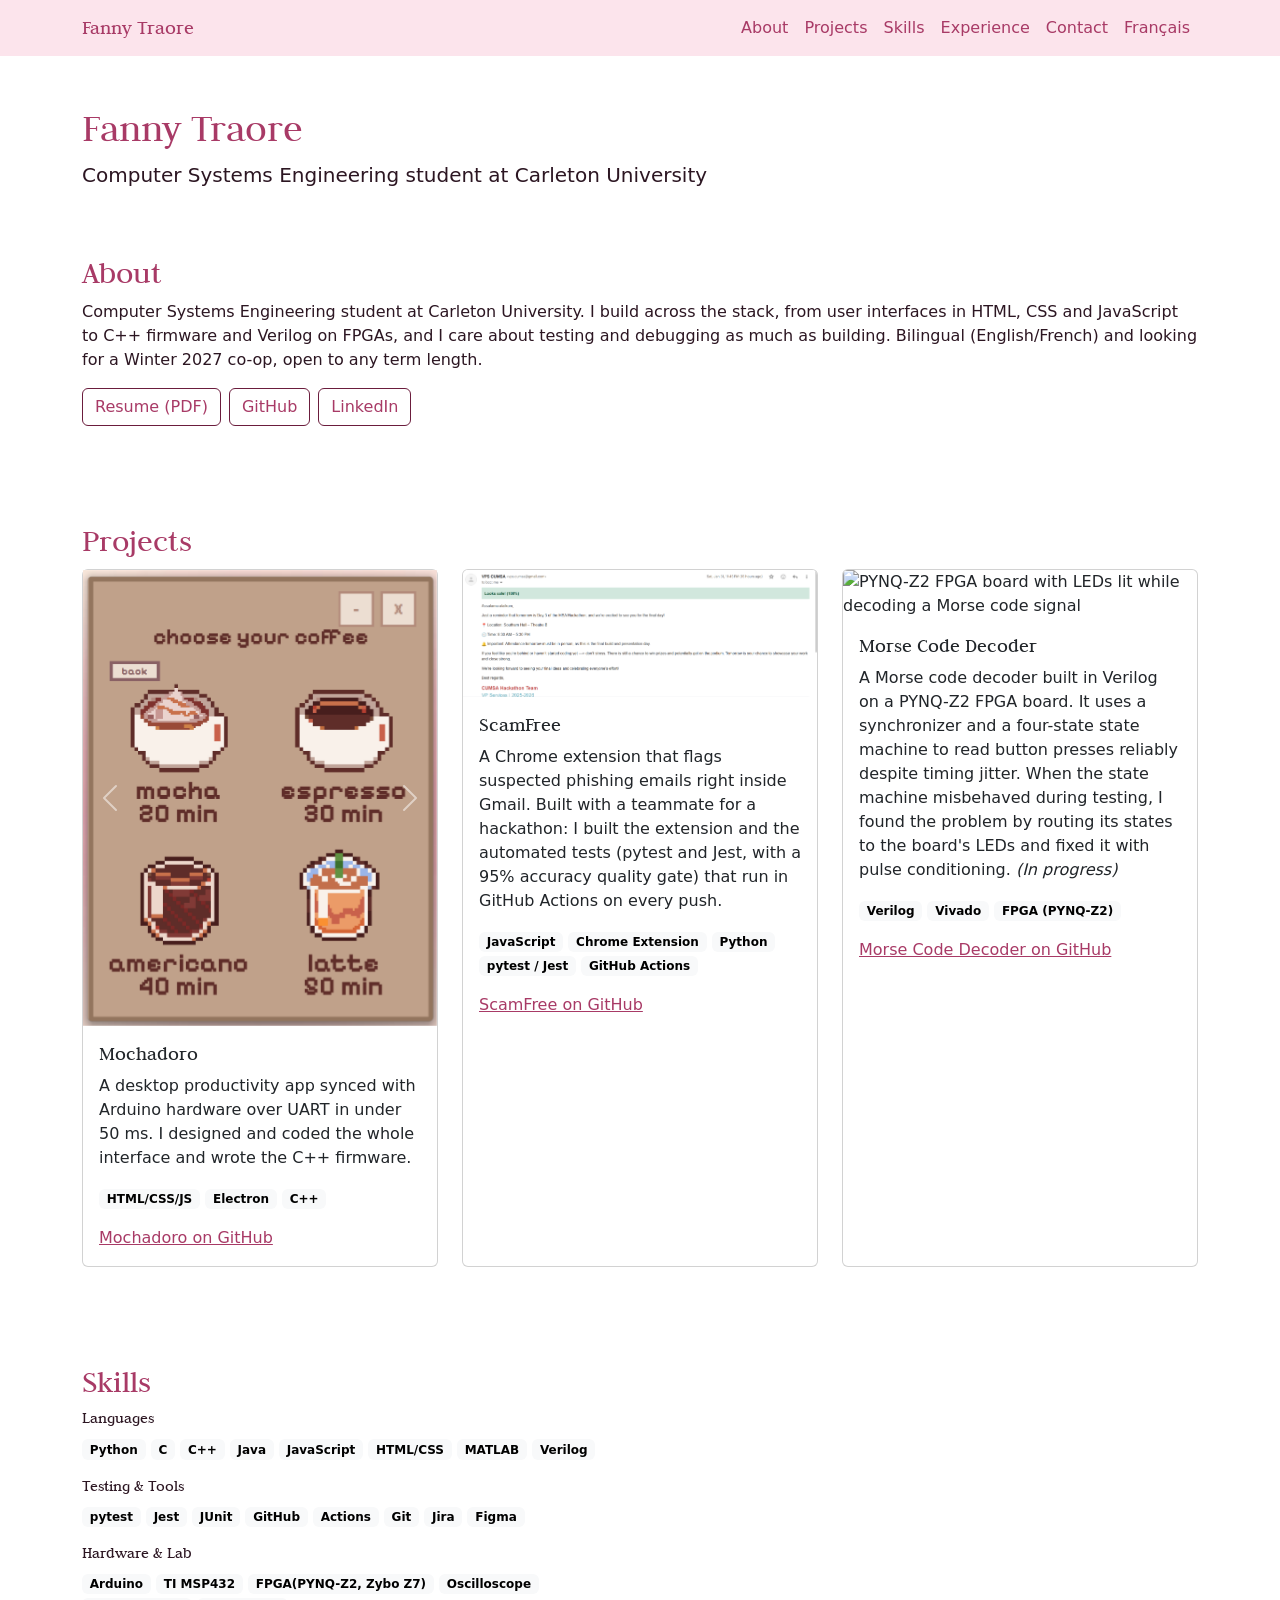
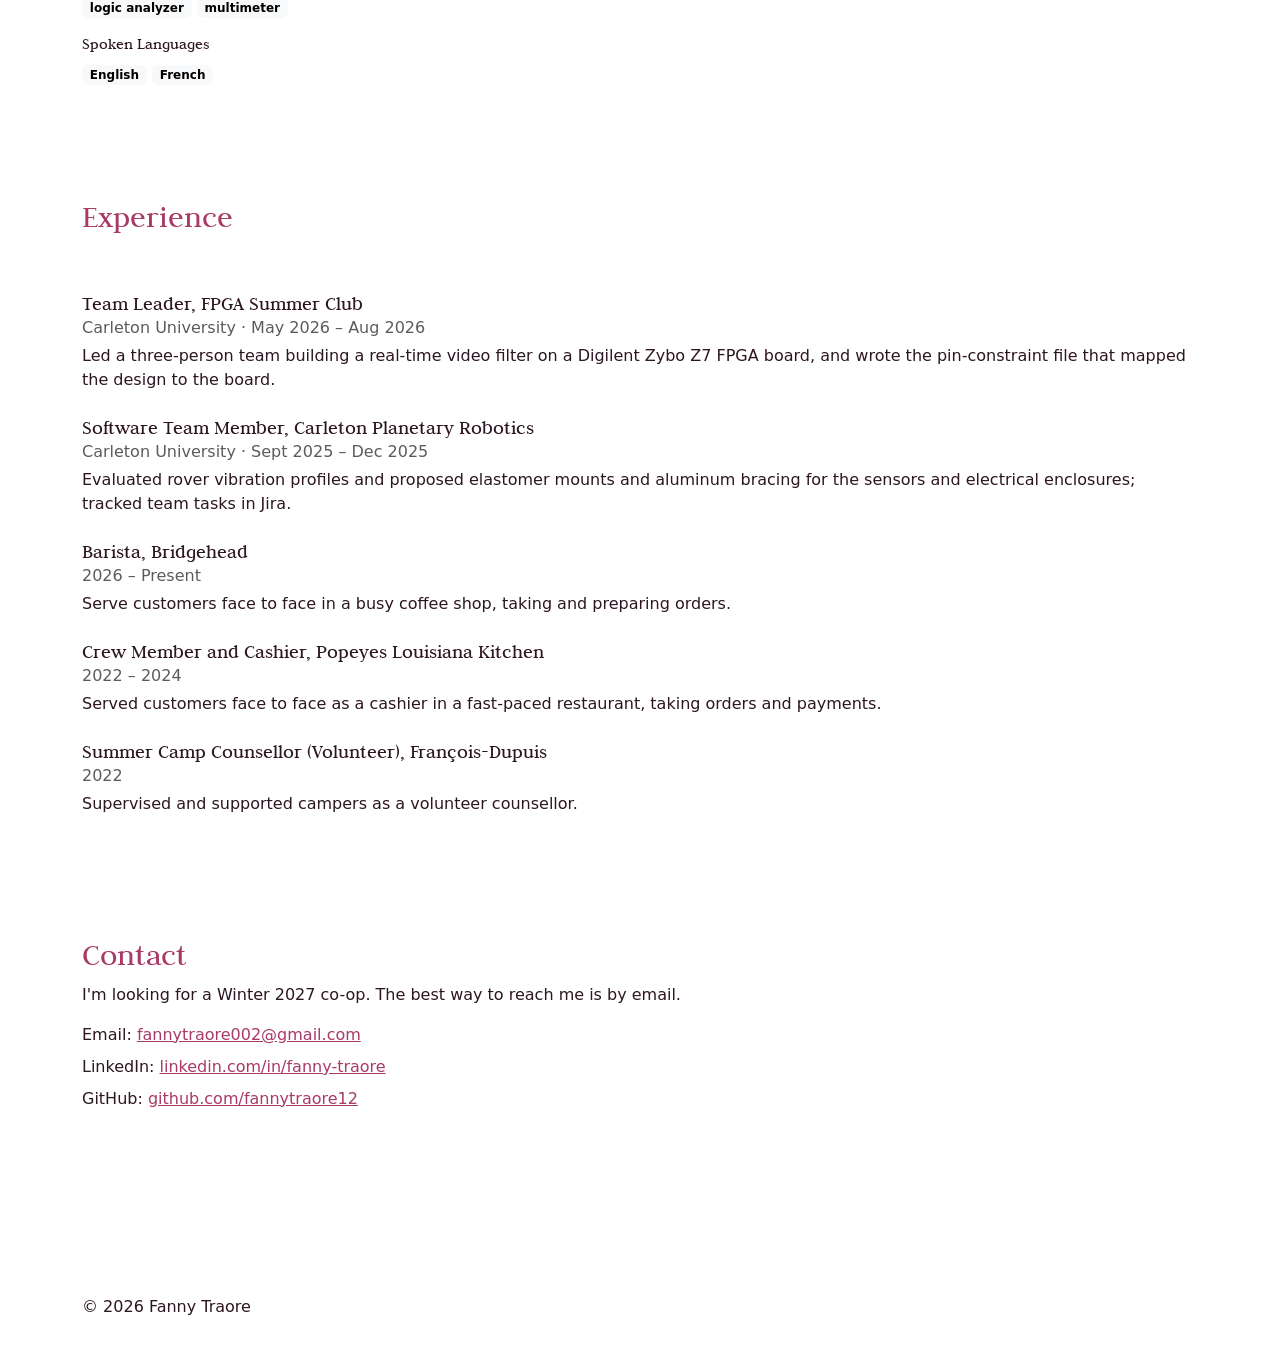
==== index.html @ cd3574b6 "fixed contrast" ====
<!DOCTYPE html>
<html lang="en">
<head>
    <meta charset="UTF-8">
    <meta name="viewport" content="width=device-width, initial-scale=1">
    <meta name="description" content="Portfolio of Fanny Traore, Computer Systems Engineering student at Carleton University.">
    <title>Fanny Traore | Computer Systems Engineering Portfolio</title>
    <link rel="preconnect" href="https://fonts.googleapis.com">
    <link rel="preconnect" href="https://fonts.gstatic.com" crossorigin>
    <link href="https://fonts.googleapis.com/css2?family=Judson:wght@400;700&display=swap" rel="stylesheet">
    <link href="https://cdn.jsdelivr.net/npm/bootstrap@5.3.3/dist/css/bootstrap.min.css" rel="stylesheet">
    <link href="style.css" rel="stylesheet">
</head>
<body>
    <a href="#main" class="visually-hidden-focusable">Skip to content</a>

    <header>
        <nav class="navbar navbar-expand-md" aria-label="Main navigation">
            <div class="container">
                <a class="navbar-brand" href="#">Fanny Traore</a>
                <button class="navbar-toggler" type="button" data-bs-toggle="collapse"
                        data-bs-target="#navLinks" aria-controls="navLinks"
                        aria-expanded="false" aria-label="Toggle navigation">
                    <span class="navbar-toggler-icon"></span>
                </button>
                <div class="collapse navbar-collapse" id="navLinks">
                    <ul class="navbar-nav ms-auto">
                        <li class="nav-item"><a class="nav-link" href="#about">About</a></li>
                        <li class="nav-item"><a class="nav-link" href="#projects">Projects</a></li>
                        <li class="nav-item"><a class="nav-link" href="#skills">Skills</a></li>
                        <li class="nav-item"><a class="nav-link" href="#experience">Experience</a></li>
                        <li class="nav-item"><a class="nav-link" href="#contact">Contact</a></li>
                        <li class="nav-item"><a class="nav-link" href="fr.html" lang="fr" hreflang="fr">Français</a></li>
                    </ul>
                </div>
            </div>
        </nav>
    </header>

    <main id="main" class="container py-5">
        <h1>Fanny Traore</h1>
        <p class="lead">Computer Systems Engineering student at Carleton University</p>

        <section id="about" class="py-5">
            <h2>About</h2>
            <p>Computer Systems Engineering student at Carleton University. I build across the stack, from user interfaces in HTML, CSS and JavaScript to C++ firmware and Verilog on FPGAs, and I care about testing and debugging as much as building. Bilingual (English/French) and looking for a Winter 2027 co-op, open to any term length.</p>
            <div class="d-flex gap-2 mt-3">
                <a href="Fanny_Traore_Resume_General.pdf" class="btn btn-outline-primary">Resume (PDF)</a>
                <a href="https://github.com/fannytraore12" class="btn btn-outline-primary">GitHub</a>
                <a href="https://linkedin.com/in/fanny-traore" class="btn btn-outline-primary">LinkedIn</a>
            </div>
        </section>

        <section id="projects" class="py-5">
            <h2>Projects</h2>
            <div class="row g-4">
                <div class="col-md-4">
                    <article class="card h-100">
                        <div id="mochadoroCarousel" class="carousel slide">
                            <div class="carousel-inner">
                                <div class="carousel-item active">
                                    <img src="images/mochadoro_1.png" class="d-block w-100" alt="Mochadoro timer screen showing session controls">
                                </div>
                                <div class="carousel-item">
                                    <img src="images/mochadoro_2.png" class="d-block w-100" alt="Arduino board with RGB LEDs and 7-segment display wired for Mochadoro">
                                </div>
                            </div>
                            <button class="carousel-control-prev" type="button" data-bs-target="#mochadoroCarousel" data-bs-slide="prev" data-bs-theme ="dark">
                                <span class="carousel-control-prev-icon" aria-hidden="true"></span>
                                <span class="visually-hidden">Previous image</span>
                            </button>
                            <button class="carousel-control-next" type="button" data-bs-target="#mochadoroCarousel" data-bs-slide="next" data-bs-theme ="dark">
                                <span class="carousel-control-next-icon" aria-hidden="true"></span>
                                <span class="visually-hidden">Next image</span>
                            </button>
                        </div>
                        <div class="card-body">
                            <h3 class="card-title h5">Mochadoro</h3>
                            <p class="card-text">A desktop productivity app synced with Arduino hardware over UART in under 50 ms. I designed and coded the whole interface and wrote the C++ firmware.</p>
                            <p>
                                <span class="badge text-bg-light">HTML/CSS/JS</span>
                                <span class="badge text-bg-light">Electron</span>
                                <span class="badge text-bg-light">C++</span>
                            </p>
                            <a href="https://github.com/fannytraore12/mochadoro" class="card-link">Mochadoro on GitHub</a>
                        </div>
                    </article>
                </div>

                <div class="col-md-4">
                    <article class="card h-100">
                        <img src="images/scamfree.png" class="card-img-top"
                             alt="ScamFree phishing alert shown inside a Gmail inbox">
                        <div class="card-body">
                            <h3 class="card-title h5">ScamFree</h3>
                            <p class="card-text">A Chrome extension that flags suspected phishing emails right inside Gmail. Built with a teammate for a hackathon: I built the extension and the automated tests (pytest and Jest, with a 95% accuracy quality gate) that run in GitHub Actions on every push.</p>
                            <p>
                                <span class="badge text-bg-light">JavaScript</span>
                                <span class="badge text-bg-light">Chrome Extension</span>
                                <span class="badge text-bg-light">Python</span>
                                <span class="badge text-bg-light">pytest / Jest</span>
                                <span class="badge text-bg-light">GitHub Actions</span>
                            </p>
                            <a href="https://github.com/fannytraore12/ScamFree" class="card-link">ScamFree on GitHub</a>
                        </div>
                    </article>
                </div>

                <div class="col-md-4">
                    <article class="card h-100">
                        <img src="images/morsecode.png" class="card-img-top"
                             alt="PYNQ-Z2 FPGA board with LEDs lit while decoding a Morse code signal">
                        <div class="card-body">
                            <h3 class="card-title h5">Morse Code Decoder</h3>
                            <p class="card-text">A Morse code decoder built in Verilog on a PYNQ-Z2 FPGA board. It uses a synchronizer and a four-state state machine to read button presses reliably despite timing jitter. When the state machine misbehaved during testing, I found the problem by routing its states to the board's LEDs and fixed it with pulse conditioning. <em>(In progress)</em></p>
                            <p>
                                <span class="badge text-bg-light">Verilog</span>
                                <span class="badge text-bg-light">Vivado</span>
                                <span class="badge text-bg-light">FPGA (PYNQ-Z2)</span>
                            </p>
                            <a href="https://github.com/fannytraore12/MorseCode_decoder" class="card-link">Morse Code Decoder on GitHub</a>
                        </div>
                    </article>
                </div>

            </div>
        </section>

        <section id="skills" class="py-5">
            <h2>Skills</h2>
            <div class="row g-4">
                <div class="col-md-6">
                    <h3 class="h6">Languages</h3>
                    <p>
                        <span class="badge text-bg-light">Python</span>
                        <span class="badge text-bg-light">C</span>
                        <span class="badge text-bg-light">C++</span>
                        <span class="badge text-bg-light">Java</span>
                        <span class="badge text-bg-light">JavaScript</span>
                        <span class="badge text-bg-light">HTML/CSS</span>
                        <span class="badge text-bg-light">MATLAB</span>
                        <span class="badge text-bg-light">Verilog</span>
                    </p>
                </div>
            </div>
             <div class="row g-4">
                <div class="col-md-6">
                    <h3 class="h6">Testing & Tools</h3>
                    <p>
                        <span class="badge text-bg-light">pytest</span>
                        <span class="badge text-bg-light">Jest</span>
                        <span class="badge text-bg-light">JUnit</span>
                        <span class="badge text-bg-light">GitHub</span>
                        <span class="badge text-bg-light">Actions</span>
                        <span class="badge text-bg-light">Git</span>
                        <span class="badge text-bg-light">Jira</span>
                        <span class="badge text-bg-light">Figma</span>
                    </p>
                </div>
            </div>
             <div class="row g-4">
                <div class="col-md-6">
                    <h3 class="h6">Hardware & Lab</h3>
                    <p>
                        <span class="badge text-bg-light">Arduino</span>
                        <span class="badge text-bg-light">TI MSP432</span>
                        <span class="badge text-bg-light">FPGA(PYNQ-Z2, Zybo Z7)</span>
                        <span class="badge text-bg-light">Oscilloscope</span>
                        <span class="badge text-bg-light">logic analyzer</span>
                        <span class="badge text-bg-light">multimeter</span>
                    </p>
                </div>
            </div>
             <div class="row g-4">
                <div class="col-md-6">
                    <h3 class="h6">Spoken Languages</h3>
                    <p>
                        <span class="badge text-bg-light">English</span>
                        <span class="badge text-bg-light">French</span>
                    </p>
                </div>
            </div>
        </section>
        <section id="experience" class="py-5">
            <h2>Experience</h2>
            <section id="experience" class="py-5">
            <ul class="list-unstyled">
                <li class="mb-4">
                    <h3 class="h5 mb-0">Team Leader, FPGA Summer Club</h3>
                    <p class="text-body-secondary mb-1">Carleton University · May 2026 – Aug 2026</p>
                    <p>Led a three-person team building a real-time video filter on a Digilent Zybo Z7 FPGA board, and wrote the pin-constraint file that mapped the design to the board.</p>
                </li>
                <li class="mb-4">
                    <h3 class="h5 mb-0">Software Team Member, Carleton Planetary Robotics</h3>
                    <p class="text-body-secondary mb-1">Carleton University · Sept 2025 – Dec 2025</p>
                    <p>Evaluated rover vibration profiles and proposed elastomer mounts and aluminum bracing for the sensors and electrical enclosures; tracked team tasks in Jira.</p>
                </li>
                <li class="mb-4">
                    <h3 class="h5 mb-0">Barista, Bridgehead</h3>
                    <p class="text-body-secondary mb-1">2026 – Present</p>
                    <p>Serve customers face to face in a busy coffee shop, taking and preparing orders.</p>
                </li>
                <li class="mb-4">
                    <h3 class="h5 mb-0">Crew Member and Cashier, Popeyes Louisiana Kitchen</h3>
                    <p class="text-body-secondary mb-1">2022 – 2024</p>
                    <p>Served customers face to face as a cashier in a fast-paced restaurant, taking orders and payments.</p>
                </li>
                <li class="mb-4">
                    <h3 class="h5 mb-0">Summer Camp Counsellor (Volunteer), François-Dupuis</h3>
                    <p class="text-body-secondary mb-1">2022</p>
                    <p>Supervised and supported campers as a volunteer counsellor.</p>
                </li>
            </ul>
        </section>
        <section id="contact" class="py-5">
            <h2>Contact</h2>
            <p>I'm looking for a Winter 2027 co-op. The best way to reach me is by email.</p>
            <ul class="list-unstyled">
                <li class="mb-2">Email: <a href="mailto:fannytraore002@gmail.com">fannytraore002@gmail.com</a></li>
                <li class="mb-2">LinkedIn: <a href="https://linkedin.com/in/fanny-traore">linkedin.com/in/fanny-traore</a></li>
                <li class="mb-2">GitHub: <a href="https://github.com/fannytraore12">github.com/fannytraore12</a></li>
            </ul>
    </section>
    </main>

    <footer class="container py-4">
        <p>&copy; 2026 Fanny Traore</p>
    </footer>

    <script src="https://cdn.jsdelivr.net/npm/bootstrap@5.3.3/dist/js/bootstrap.bundle.min.js"></script>
</body>
</html>
---- style.css ----
:root{
    --pink-accents:  #a83a66;
    --pink-dark: #6b1d3d;
    --pink-soft: #FCE4EC;
    --text: #2c1622;  
}

h1, h2, h3, .navbar-brand{
    font-family: "Judson", serif;
    color: var(--pink-accents);
}

.navbar{
    background-color: var(--pink-soft);
}
.navbar, .nav-link{
    color: var(--pink-accents);
}
.vavbar, nav-link:hover{
    color:var(--pink-dark);
}
a{
    color:var(--pink-accents);
}
a:hover{
    color:var(--pink-dark);
}

a:focus-visible{
    outline: 3px solid var(--pink-dark);
    outline-offset: 2px;
}

body{
    color: var(--text);
}

.btn-outline-primary{
    --bs-btn-color: var(--pink-accents);
    --bs-btn-border: var(--pink-accents);
    --bs-btn-hover-color: var(#fff);
    --bs-btn-hover-bg: var(--pink-dark);
    --bs-btn-border-color: var(--pink-dark);
    --bs-btn-focus-shadow-rgb: 168, 58, 102;
}
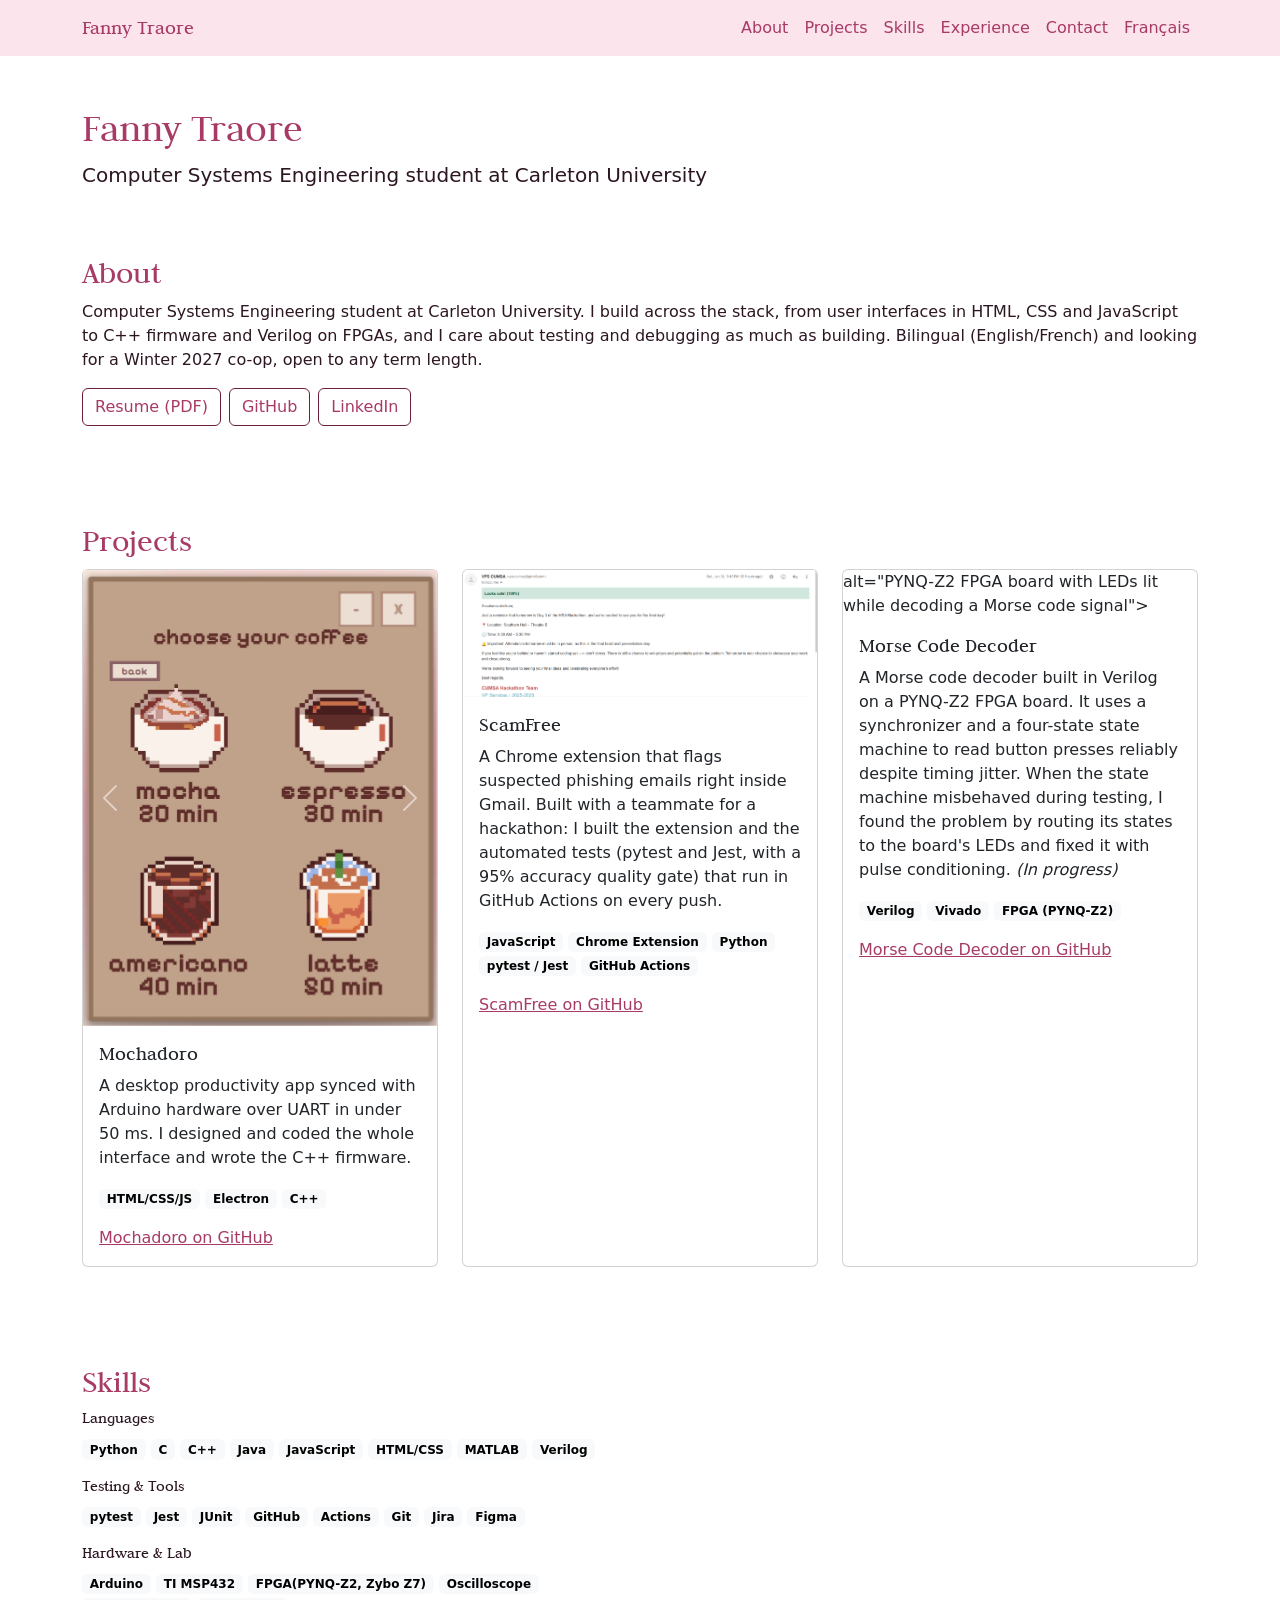
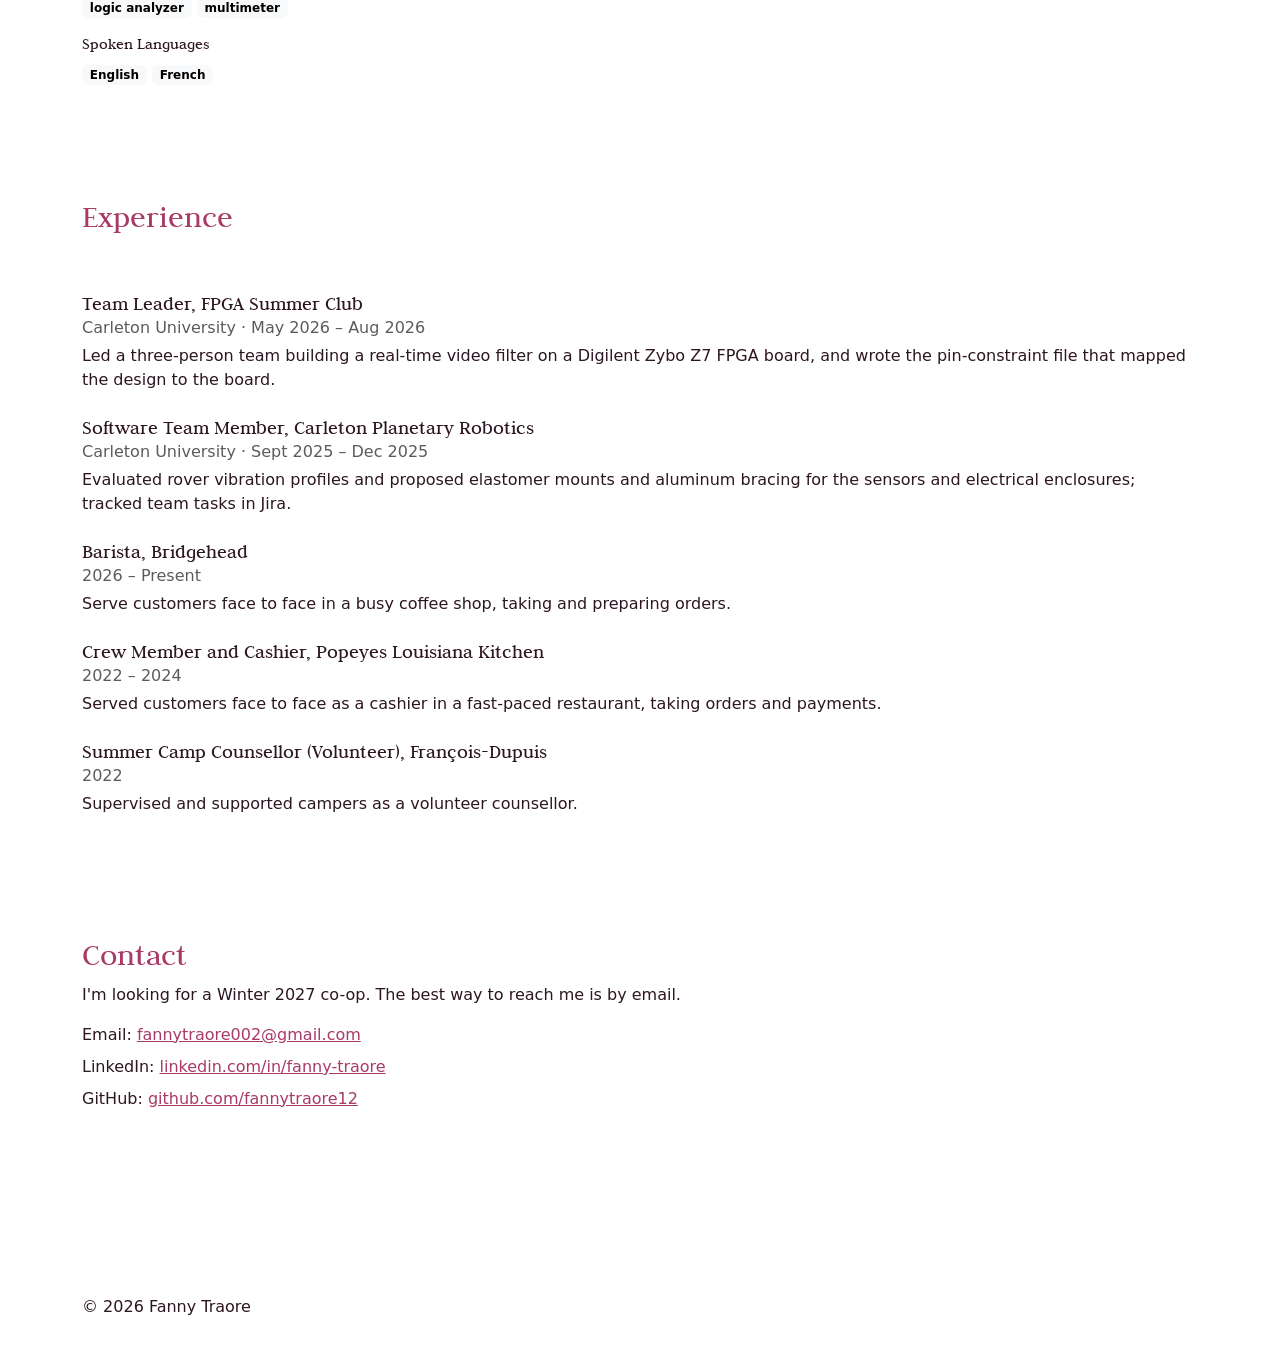
==== commit a1e51ef6: "#" ====
--- a/index.html
+++ b/index.html
@@ -10,6 +10,7 @@
     <link href="https://fonts.googleapis.com/css2?family=Judson:wght@400;700&display=swap" rel="stylesheet">
     <link href="https://cdn.jsdelivr.net/npm/bootstrap@5.3.3/dist/css/bootstrap.min.css" rel="stylesheet">
     <link href="style.css" rel="stylesheet">
+    <link rel="icon" href="data:image/svg+xml,<svg xmlns='http://www.w3.org/2000/svg' viewBox='0 0 100 100'><text y='.9em' font-size='90'>☕</text></svg>">
 </head>
 <body>
     <a href="#main" class="visually-hidden-focusable">Skip to content</a>
@@ -108,7 +109,7 @@
 
                 <div class="col-md-4">
                     <article class="card h-100">
-                        <img src="images/morsecode.png" class="card-img-top"
+                        <!--<img src="images/morsecode.png" class="card-img-top"!-->
                              alt="PYNQ-Z2 FPGA board with LEDs lit while decoding a Morse code signal">
                         <div class="card-body">
                             <h3 class="card-title h5">Morse Code Decoder</h3>
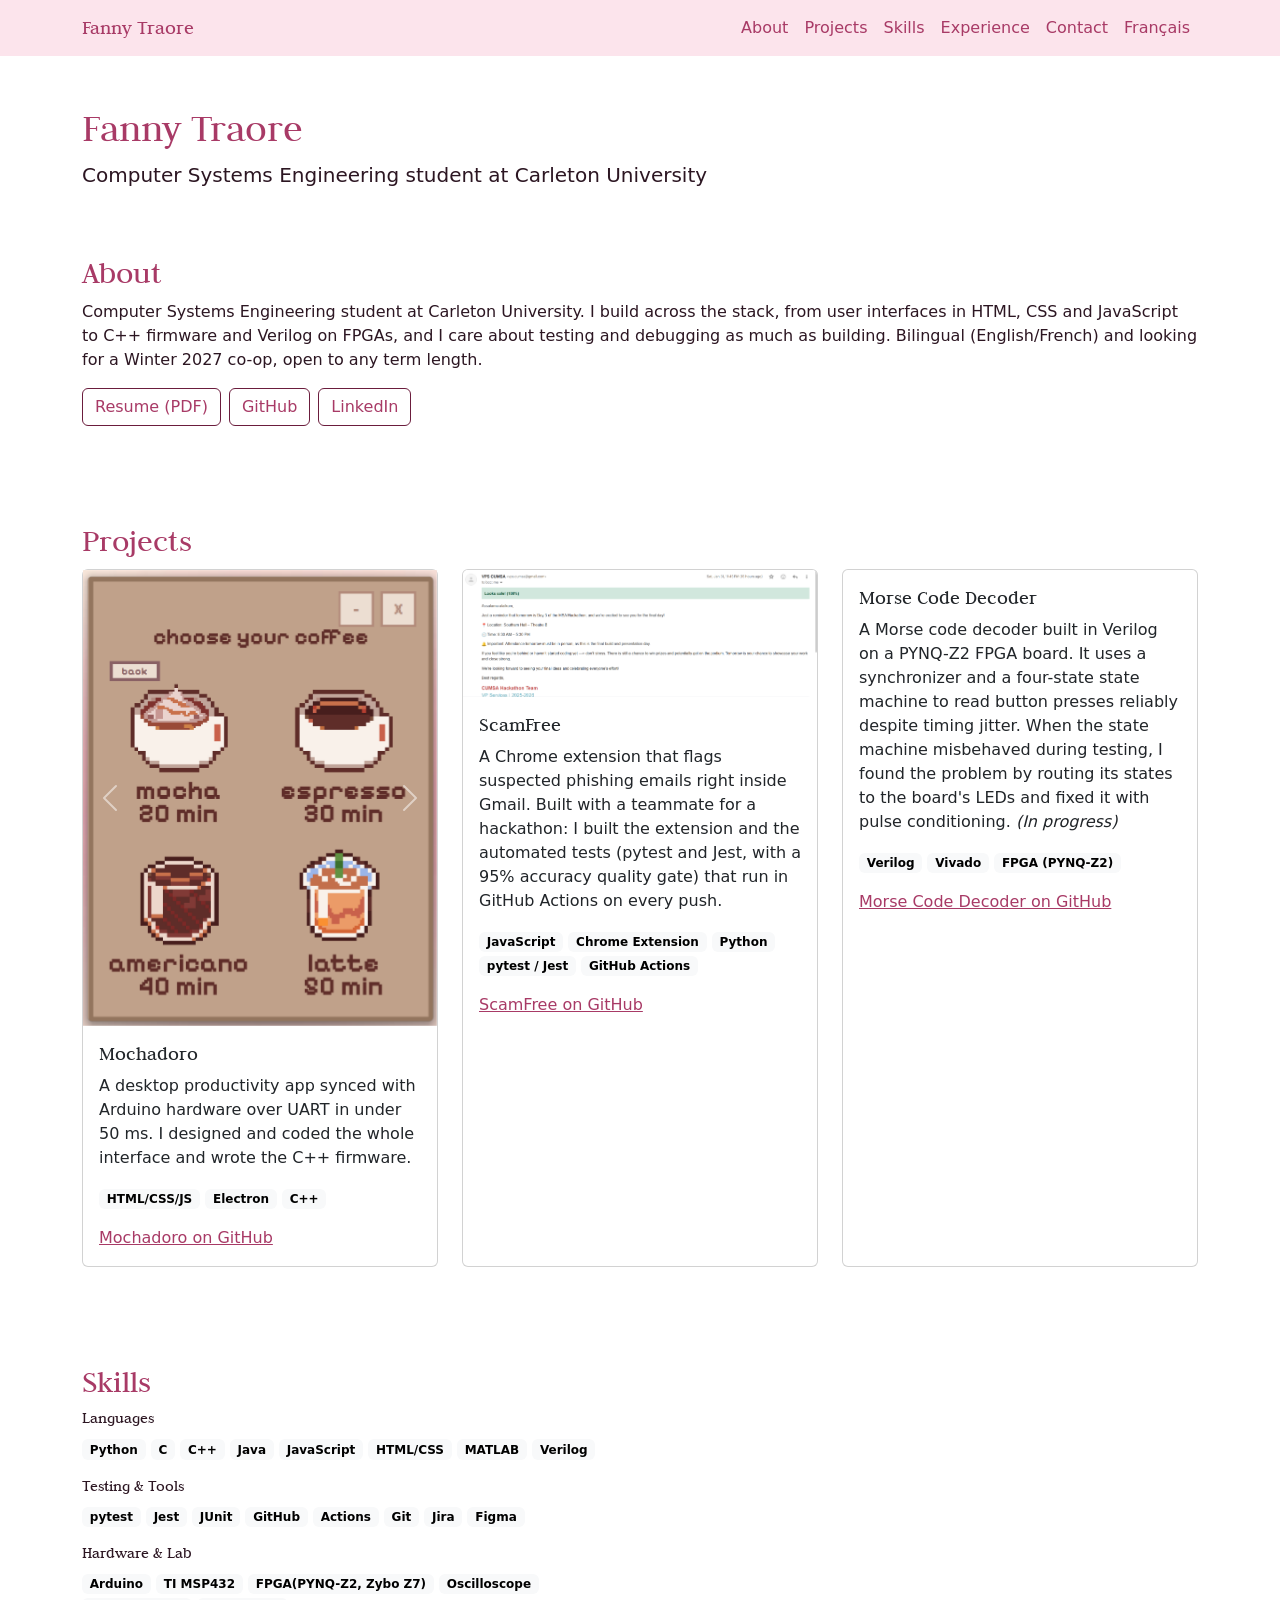
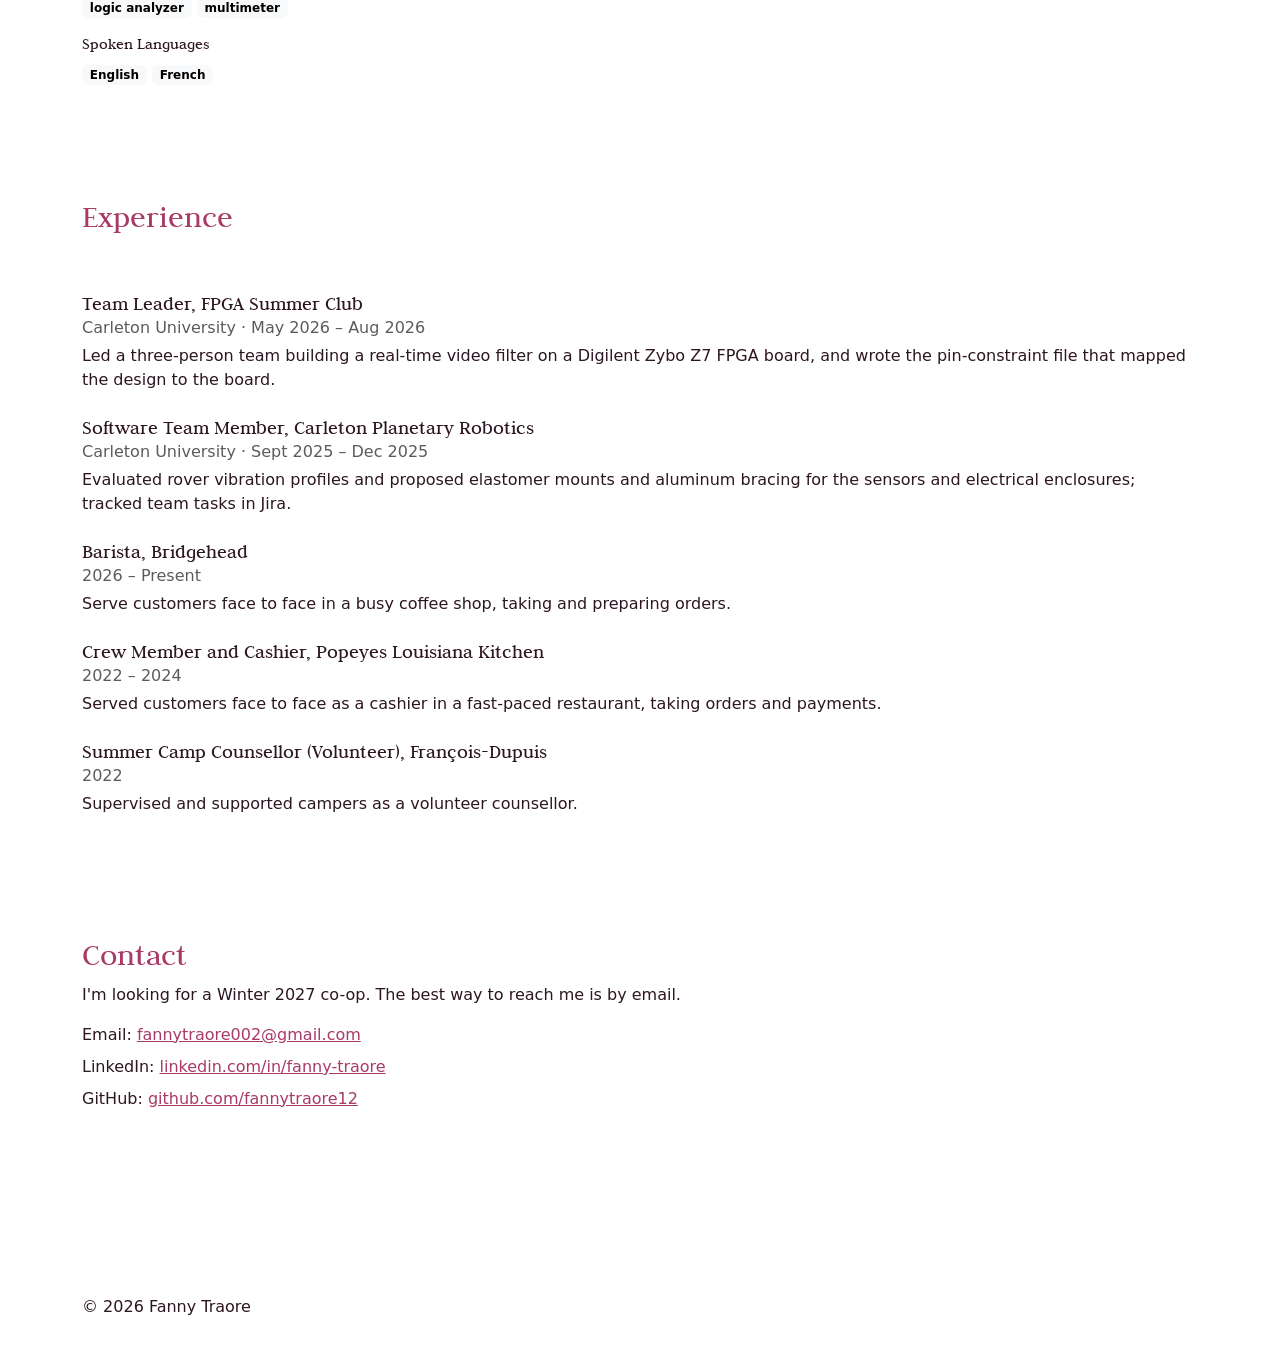
==== commit 56908280: "#" ====
--- a/index.html
+++ b/index.html
@@ -110,7 +110,6 @@
                 <div class="col-md-4">
                     <article class="card h-100">
                         <!--<img src="images/morsecode.png" class="card-img-top"!-->
-                             alt="PYNQ-Z2 FPGA board with LEDs lit while decoding a Morse code signal">
                         <div class="card-body">
                             <h3 class="card-title h5">Morse Code Decoder</h3>
                             <p class="card-text">A Morse code decoder built in Verilog on a PYNQ-Z2 FPGA board. It uses a synchronizer and a four-state state machine to read button presses reliably despite timing jitter. When the state machine misbehaved during testing, I found the problem by routing its states to the board's LEDs and fixed it with pulse conditioning. <em>(In progress)</em></p>
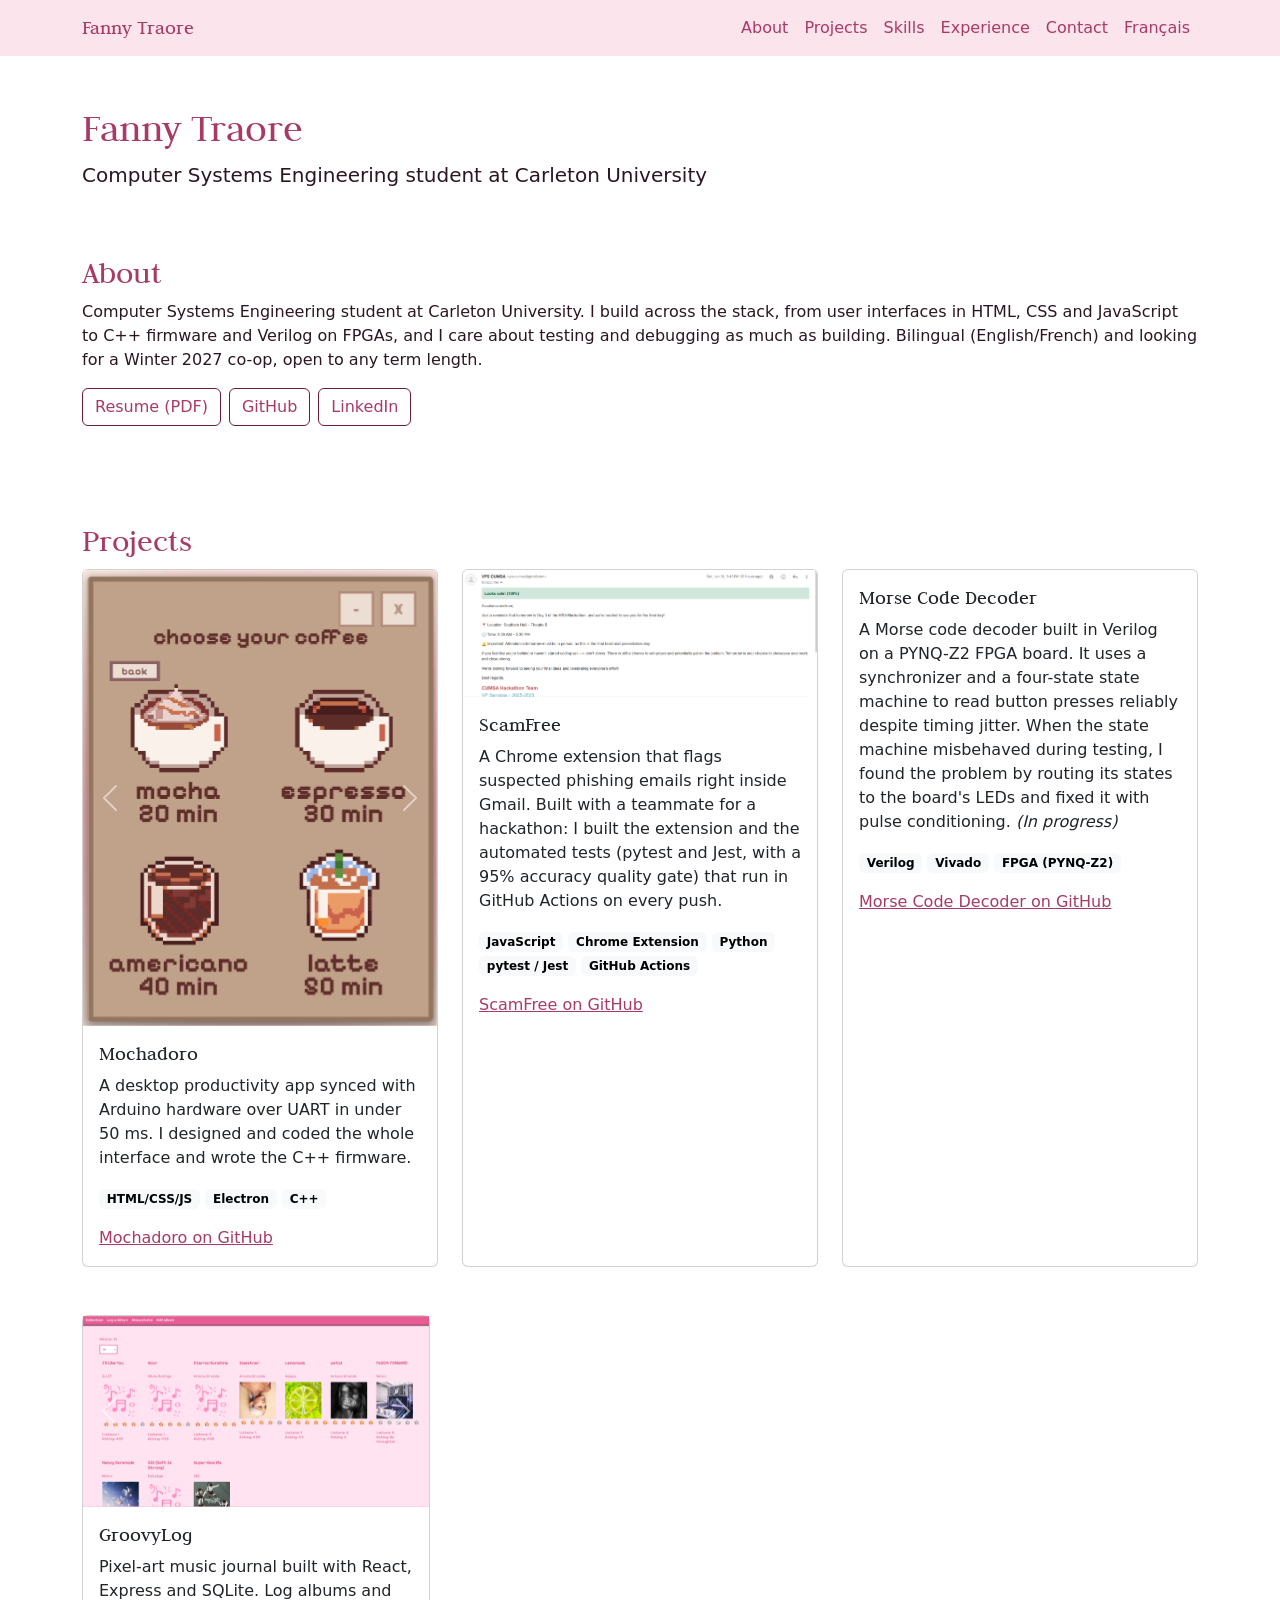
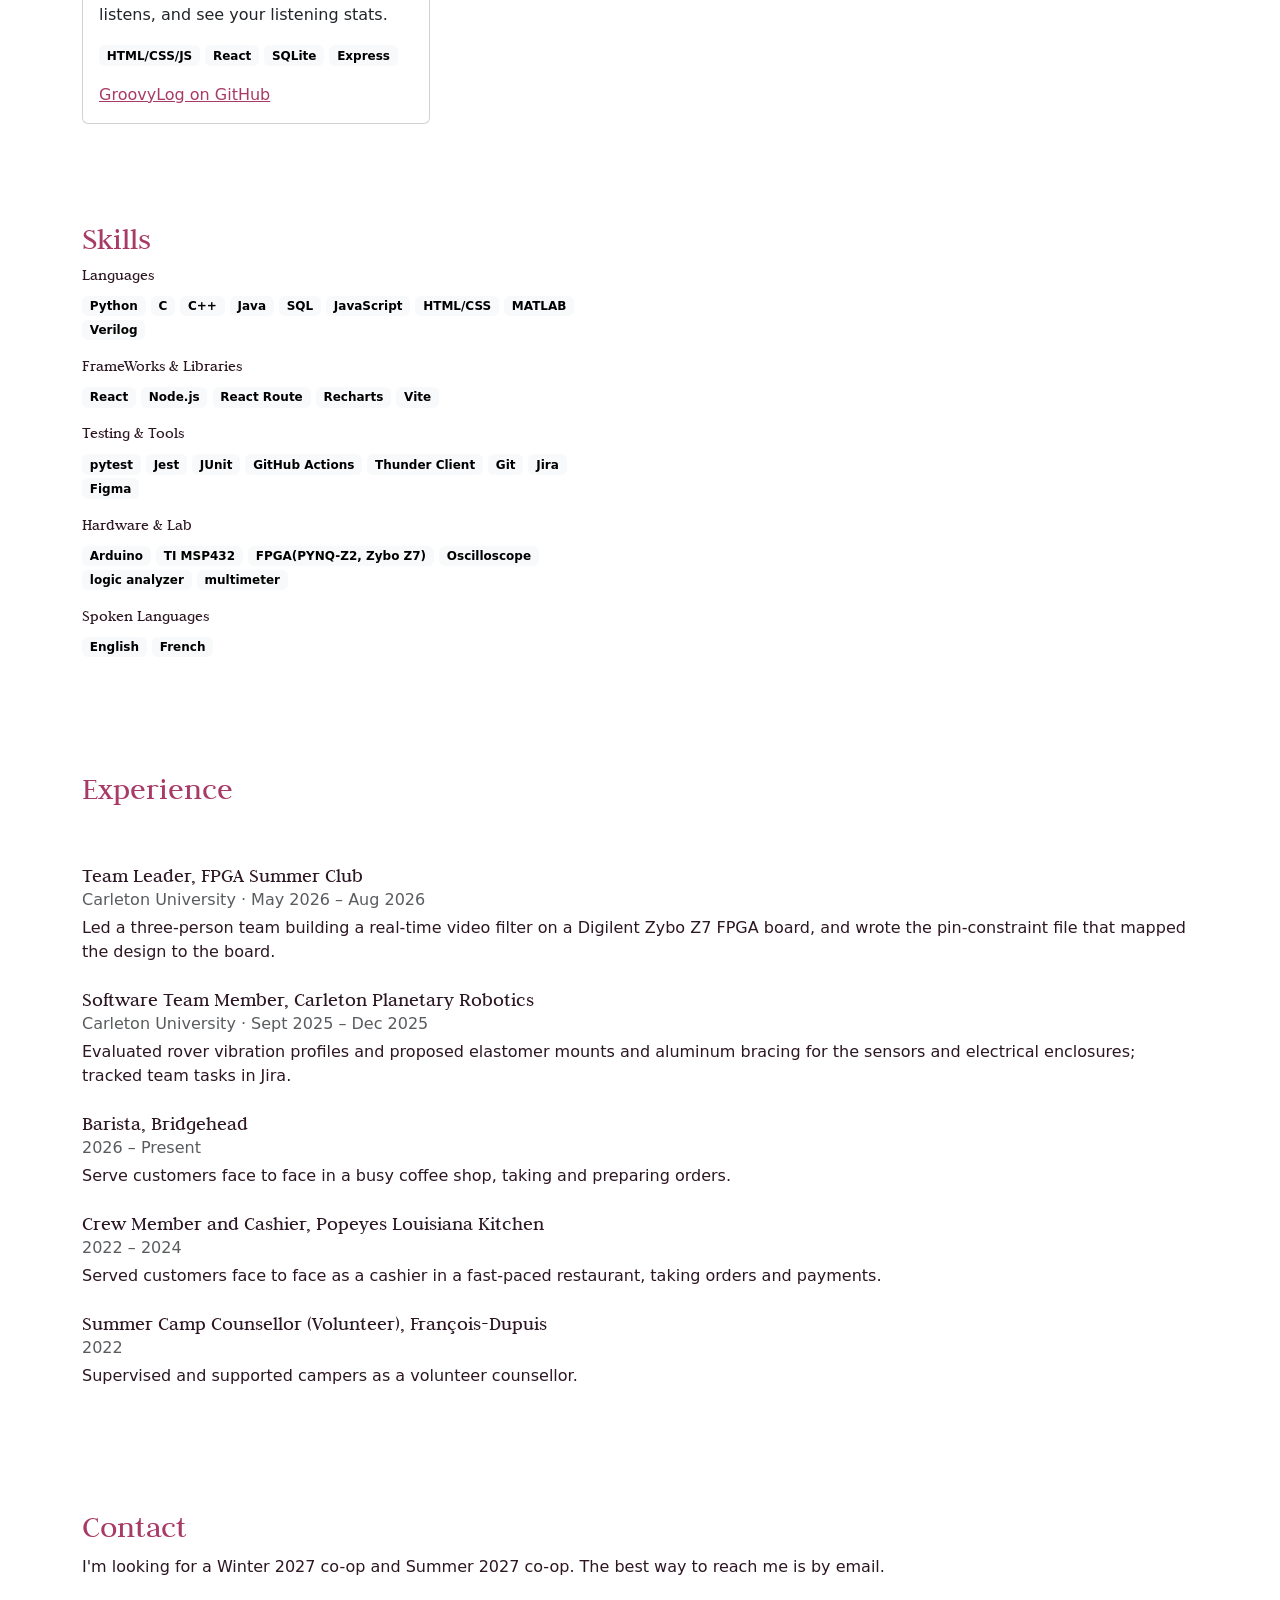
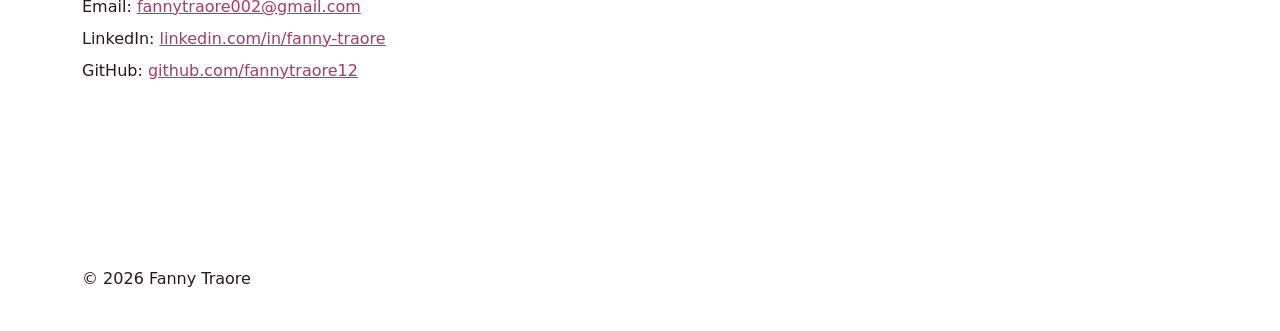
==== commit 2f67bdc9: "Added GroovyLog to portfolio, new languages, and new update gen resume for eng an french version" ====
--- a/index.html
+++ b/index.html
@@ -122,7 +122,46 @@
                         </div>
                     </article>
                 </div>
-
+                 <div class="row g-4">
+                <div class="col-md-4">
+                    <article class="card h-100">
+                        <div id="GroovyCarousel" class="carousel slide">
+                            <div class="carousel-inner">
+                                <div class="carousel-item active">
+                                    <img src="images/collection.png" class="d-block w-100" alt="Mochadoro timer screen showing session controls">
+                                </div>
+                                <div class="carousel-item">
+                                    <img src="images/add-album.png" class="d-block w-100" alt="Arduino board with RGB LEDs and 7-segment display wired for Mochadoro">
+                                </div>
+                                <div class="carousel-item">
+                                    <img src="images/log-listen.png" class="d-block w-100" alt="Arduino board with RGB LEDs and 7-segment display wired for Mochadoro">
+                                </div>
+                                <div class="carousel-item">
+                                    <img src="images/stats.png" class="d-block w-100" alt="Arduino board with RGB LEDs and 7-segment display wired for Mochadoro">
+                                </div>
+                            </div>
+                            <button class="carousel-control-prev" type="button" data-bs-target="#GroovyCarousel" data-bs-slide="prev" data-bs-theme ="dark">
+                                <span class="carousel-control-prev-icon" aria-hidden="true"></span>
+                                <span class="visually-hidden">Previous image</span>
+                            </button>
+                            <button class="carousel-control-next" type="button" data-bs-target="#GroovyCarousel" data-bs-slide="next" data-bs-theme ="dark">
+                                <span class="carousel-control-next-icon" aria-hidden="true"></span>
+                                <span class="visually-hidden">Next image</span>
+                            </button>
+                        </div>
+                        <div class="card-body">
+                            <h3 class="card-title h5">GroovyLog</h3>
+                            <p class="card-text">Pixel-art music journal built with React, Express and SQLite. Log albums and listens, and see your listening stats.</p>
+                            <p>
+                                <span class="badge text-bg-light">HTML/CSS/JS</span>
+                                <span class="badge text-bg-light">React</span>
+                                <span class="badge text-bg-light">SQLite</span>
+                                <span class="badge text-bg-light">Express</span>
+                            </p>
+                            <a href="https://github.com/fannytraore12/GroovyLog" class="card-link">GroovyLog on GitHub</a>
+                        </div>
+                    </article>
+                </div>
             </div>
         </section>
 
@@ -136,6 +175,7 @@
                         <span class="badge text-bg-light">C</span>
                         <span class="badge text-bg-light">C++</span>
                         <span class="badge text-bg-light">Java</span>
+                         <span class="badge text-bg-light">SQL</span>
                         <span class="badge text-bg-light">JavaScript</span>
                         <span class="badge text-bg-light">HTML/CSS</span>
                         <span class="badge text-bg-light">MATLAB</span>
@@ -143,6 +183,18 @@
                     </p>
                 </div>
             </div>
+            <div class="row g-4">
+                <div class="col-md-6">
+                    <h3 class="h6">FrameWorks & Libraries</h3>
+                    <p>
+                        <span class="badge text-bg-light">React</span>
+                        <span class="badge text-bg-light">Node.js</span>
+                        <span class="badge text-bg-light">React Route</span>
+                        <span class="badge text-bg-light">Recharts</span>
+                        <span class="badge text-bg-light">Vite</span>
+                    </p>
+                </div>
+            </div>
              <div class="row g-4">
                 <div class="col-md-6">
                     <h3 class="h6">Testing & Tools</h3>
@@ -150,8 +202,8 @@
                         <span class="badge text-bg-light">pytest</span>
                         <span class="badge text-bg-light">Jest</span>
                         <span class="badge text-bg-light">JUnit</span>
-                        <span class="badge text-bg-light">GitHub</span>
-                        <span class="badge text-bg-light">Actions</span>
+                        <span class="badge text-bg-light">GitHub Actions</span>
+                        <span class="badge text-bg-light">Thunder Client</span>
                         <span class="badge text-bg-light">Git</span>
                         <span class="badge text-bg-light">Jira</span>
                         <span class="badge text-bg-light">Figma</span>
@@ -214,7 +266,7 @@
         </section>
         <section id="contact" class="py-5">
             <h2>Contact</h2>
-            <p>I'm looking for a Winter 2027 co-op. The best way to reach me is by email.</p>
+            <p>I'm looking for a Winter 2027 co-op and Summer 2027 co-op. The best way to reach me is by email.</p>
             <ul class="list-unstyled">
                 <li class="mb-2">Email: <a href="mailto:fannytraore002@gmail.com">fannytraore002@gmail.com</a></li>
                 <li class="mb-2">LinkedIn: <a href="https://linkedin.com/in/fanny-traore">linkedin.com/in/fanny-traore</a></li>
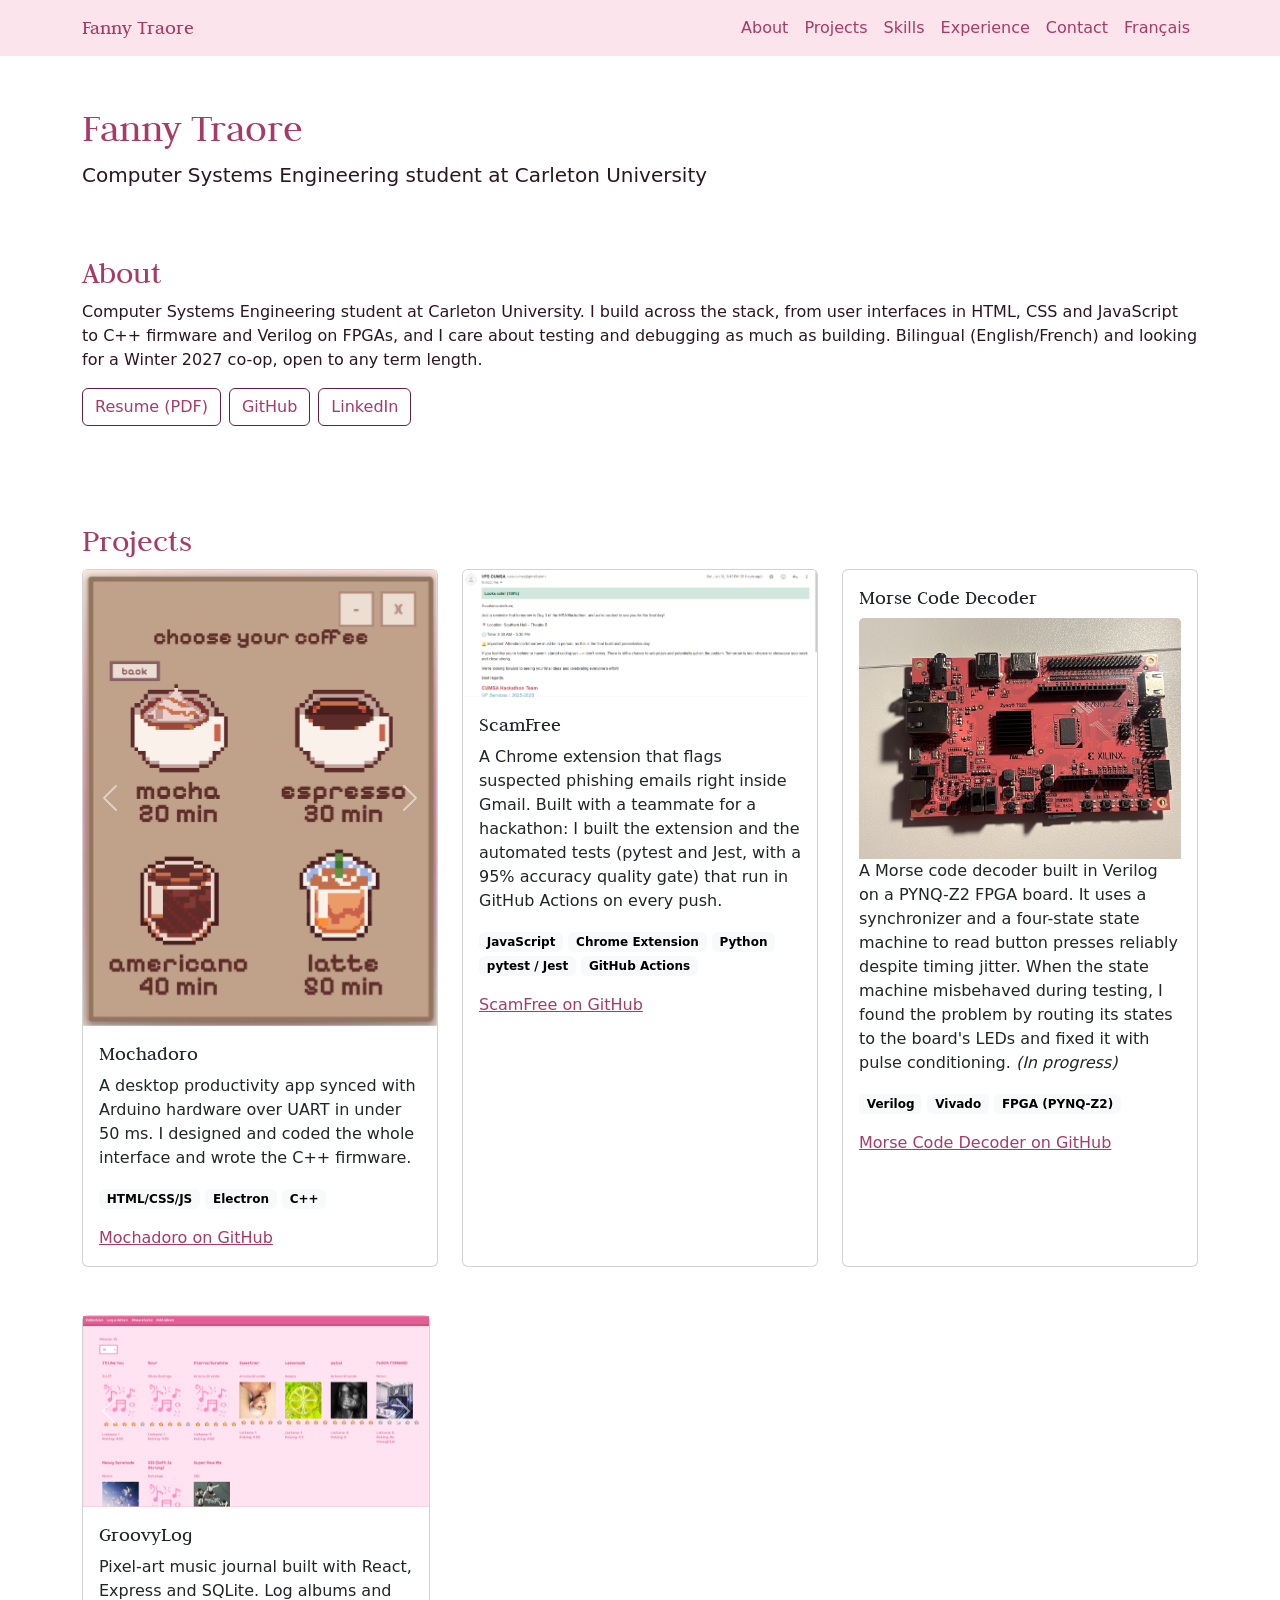
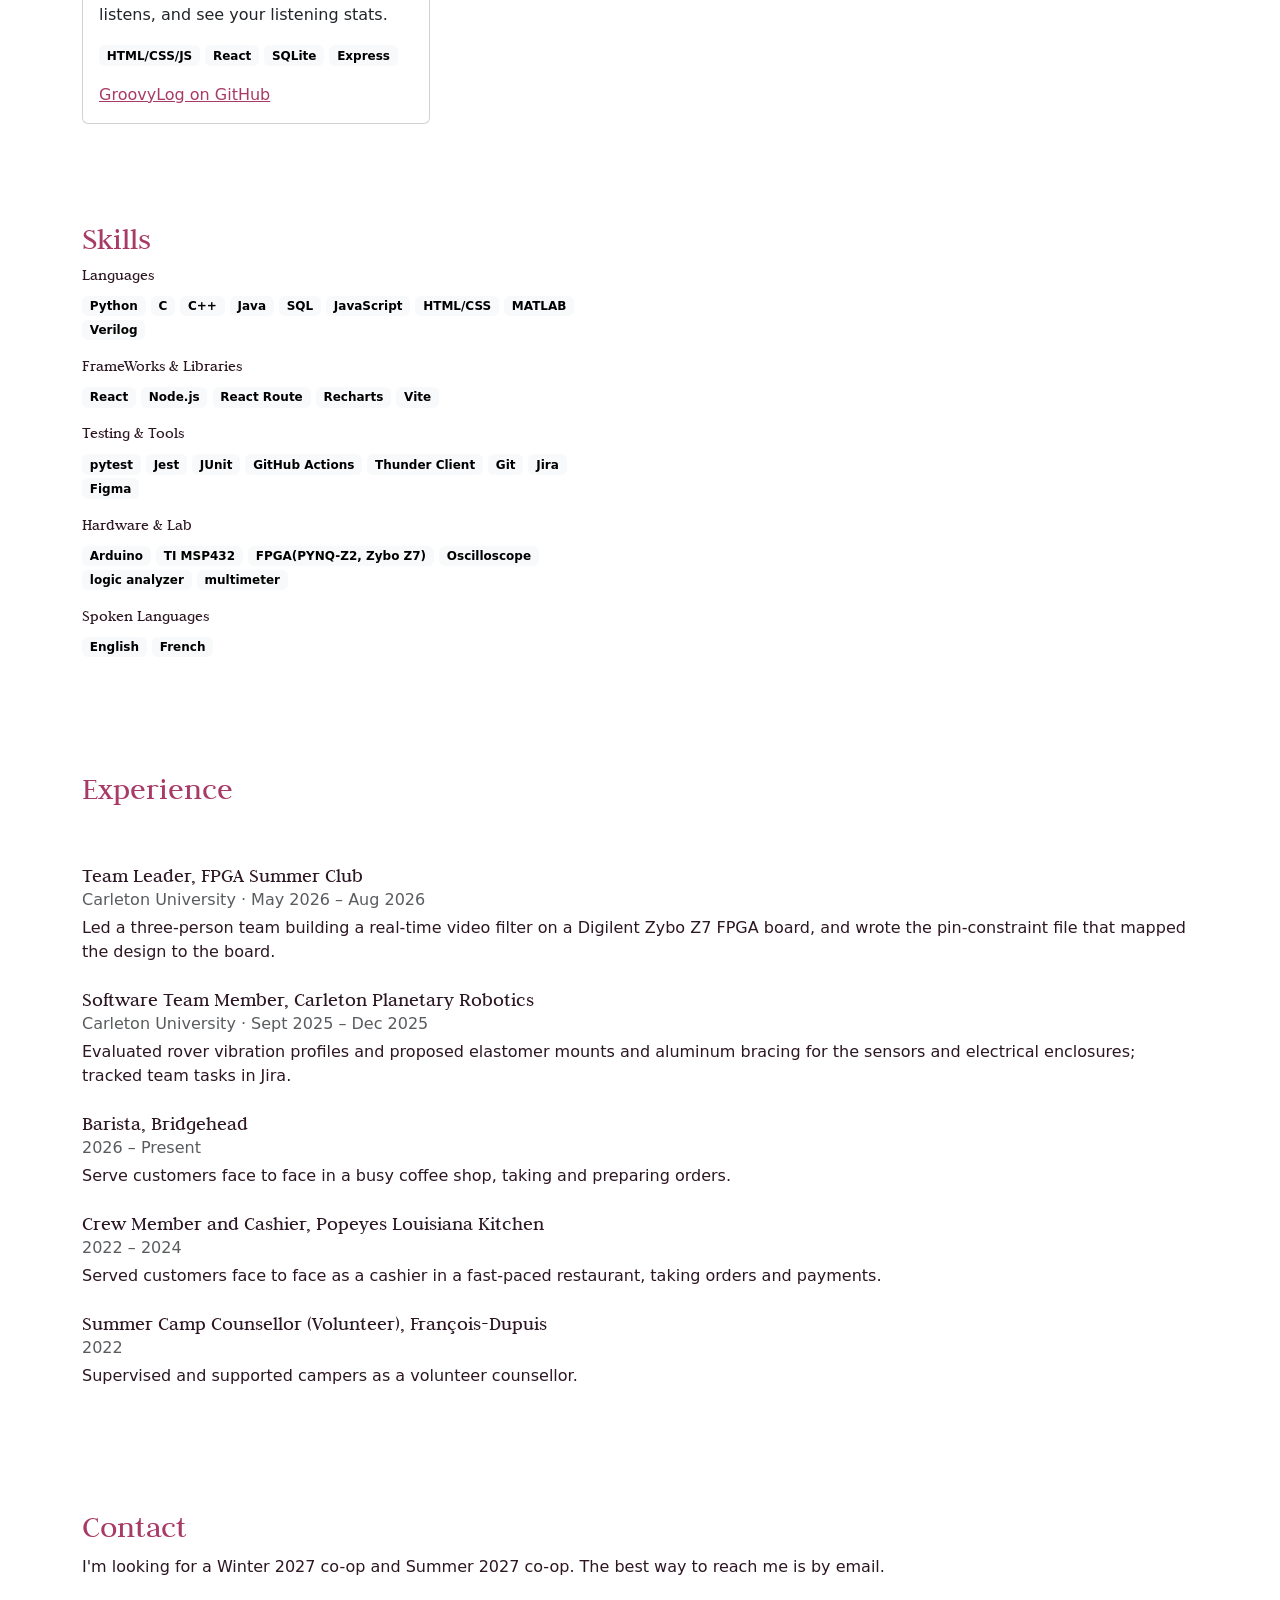
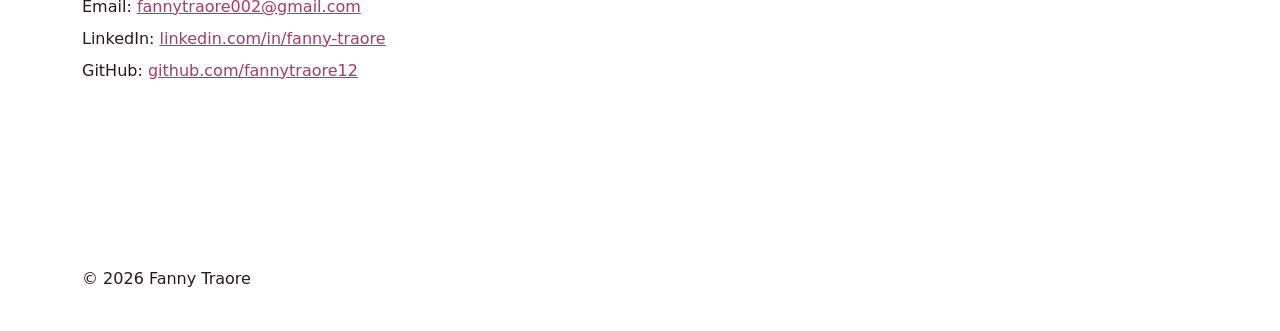
==== commit 15aad74c: "added fpga picture" ====
--- a/index.html
+++ b/index.html
@@ -112,6 +112,7 @@
                         <!--<img src="images/morsecode.png" class="card-img-top"!-->
                         <div class="card-body">
                             <h3 class="card-title h5">Morse Code Decoder</h3>
+                            <img src = "images/fpga.png" class = "card-img-top" alt = "Fpga boar picture">
                             <p class="card-text">A Morse code decoder built in Verilog on a PYNQ-Z2 FPGA board. It uses a synchronizer and a four-state state machine to read button presses reliably despite timing jitter. When the state machine misbehaved during testing, I found the problem by routing its states to the board's LEDs and fixed it with pulse conditioning. <em>(In progress)</em></p>
                             <p>
                                 <span class="badge text-bg-light">Verilog</span>
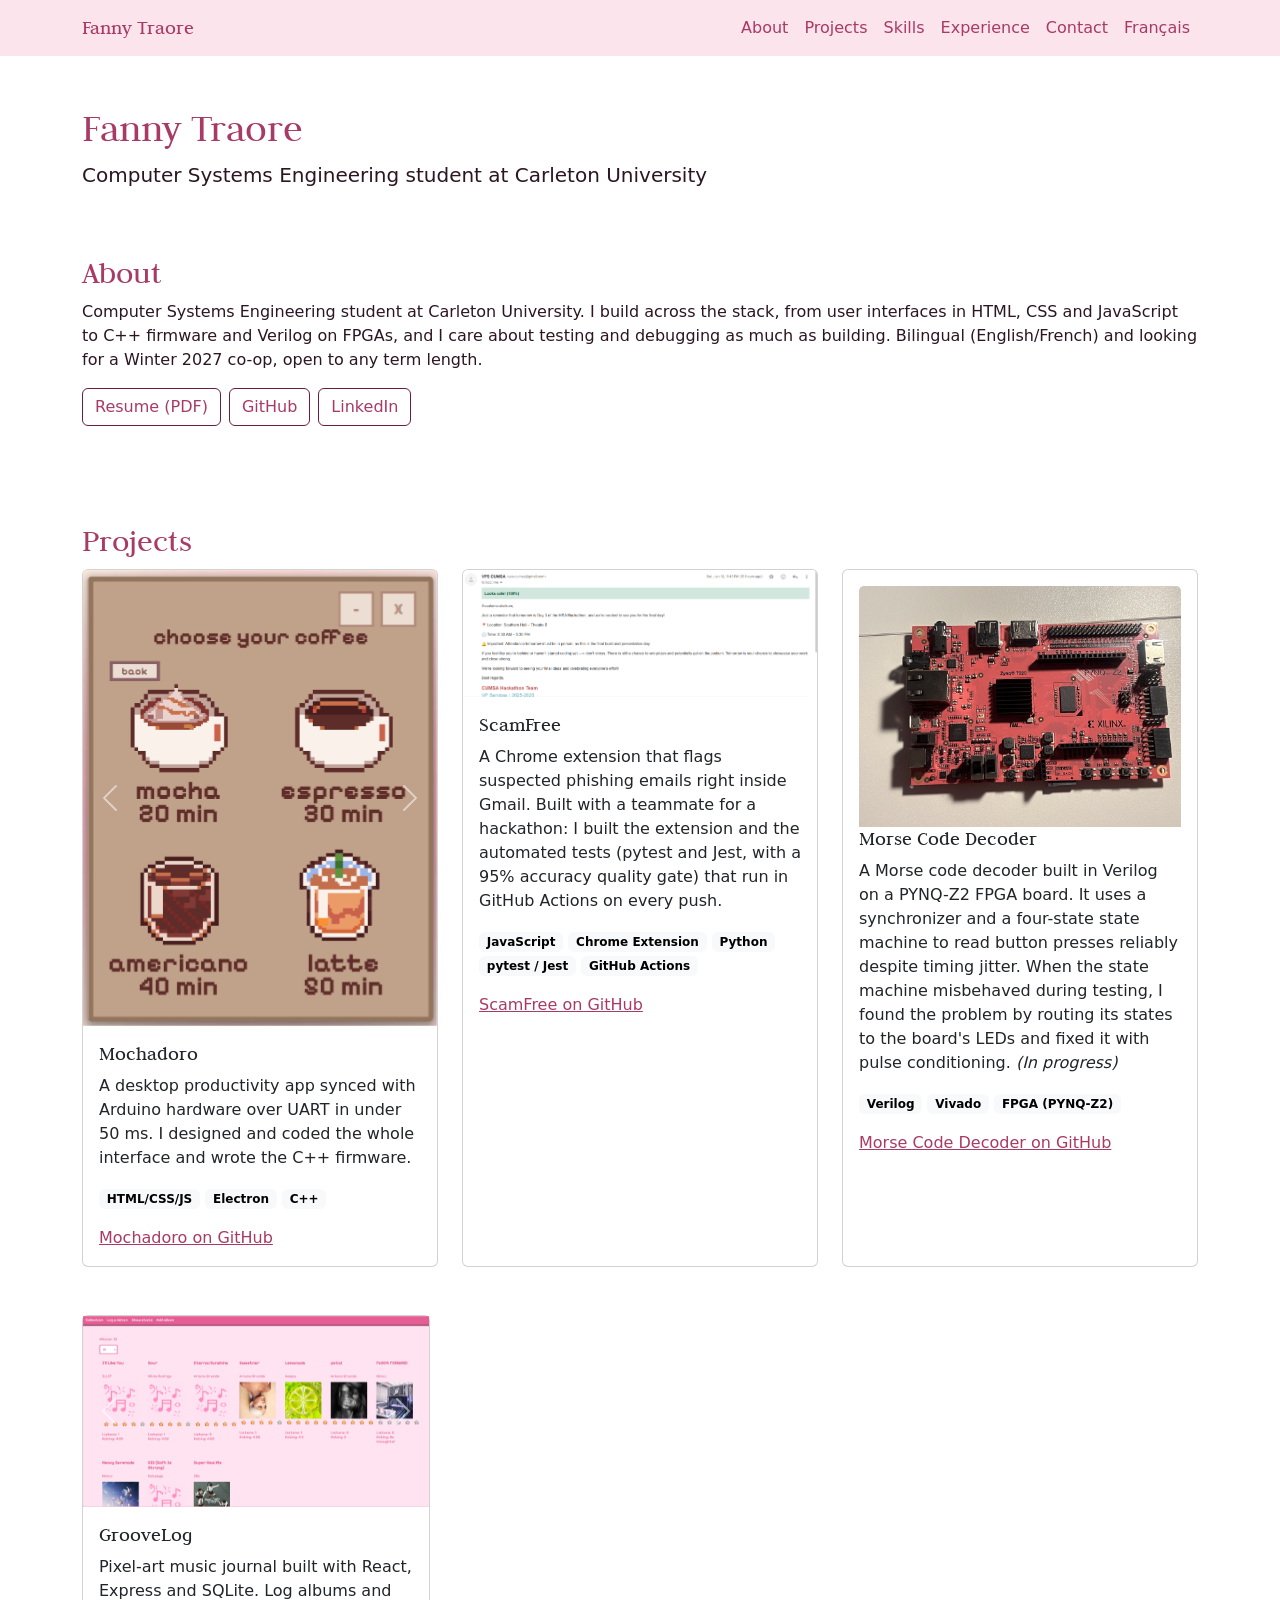
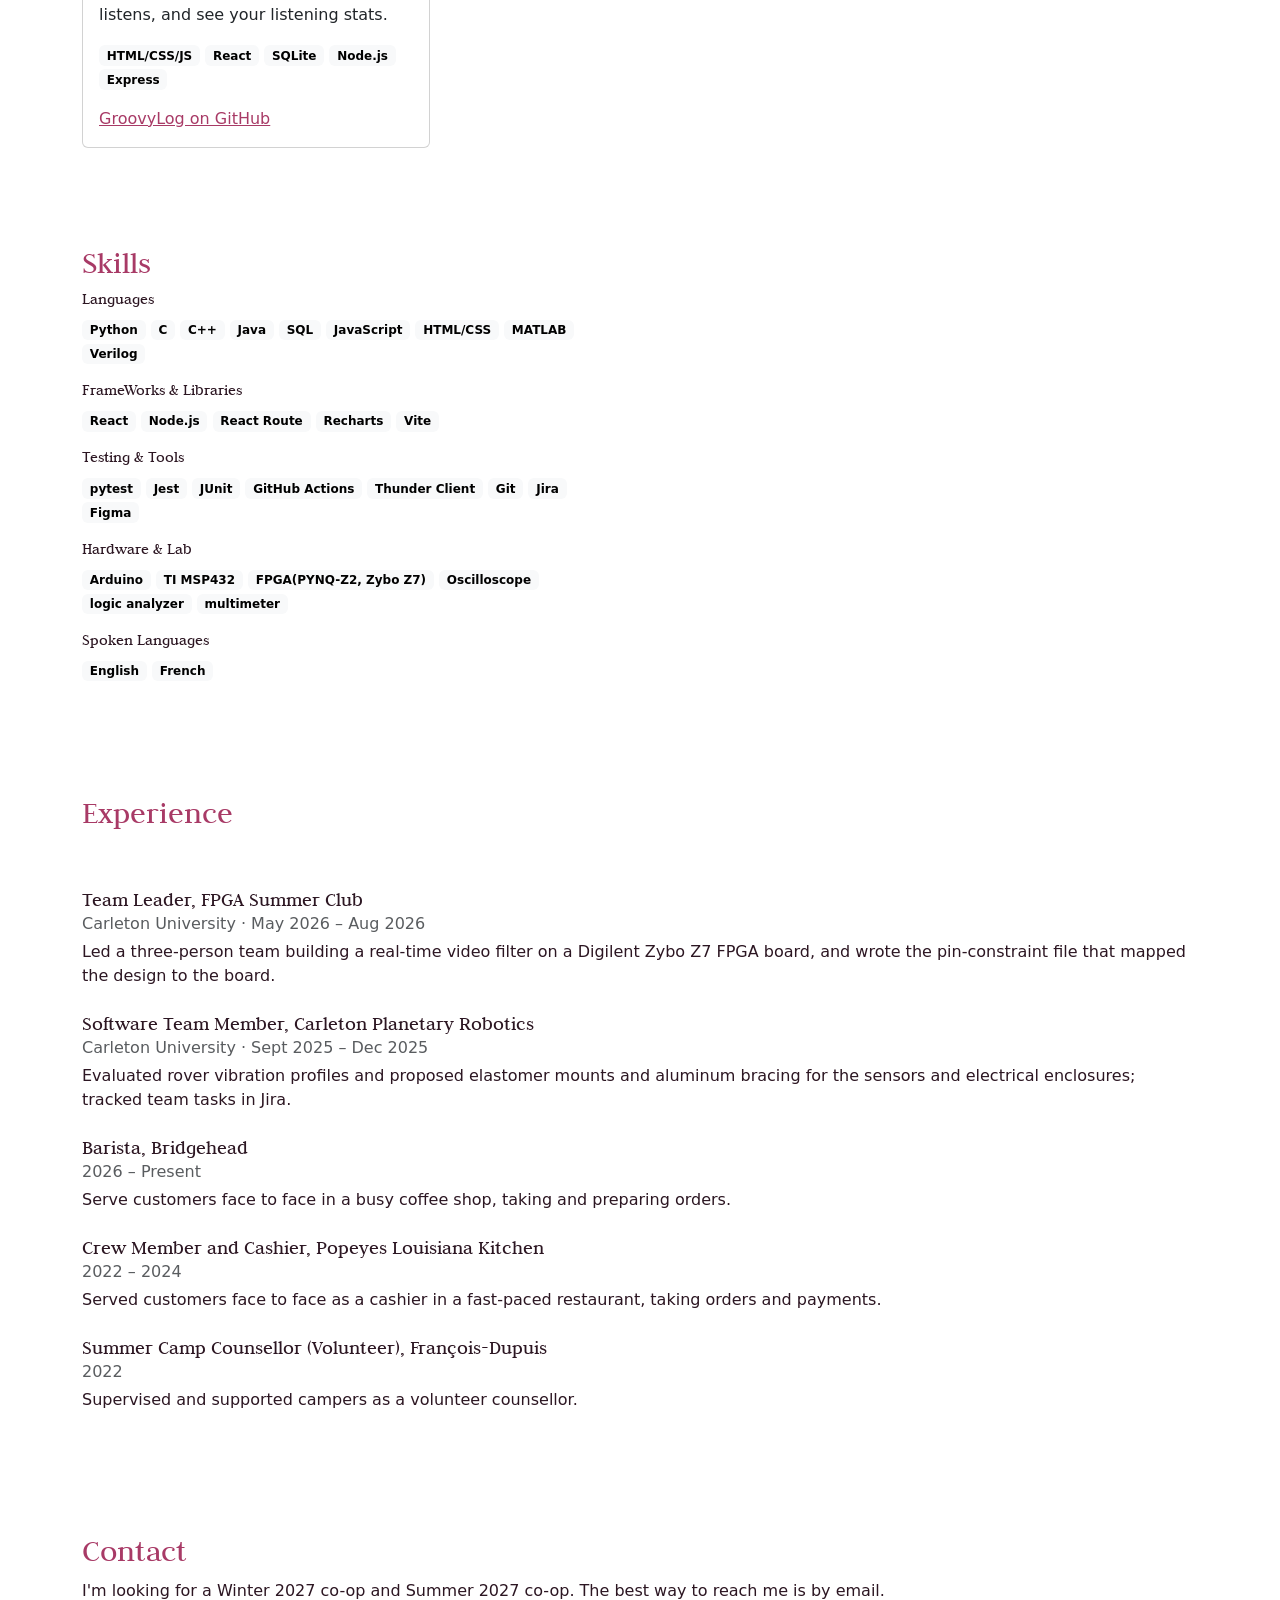
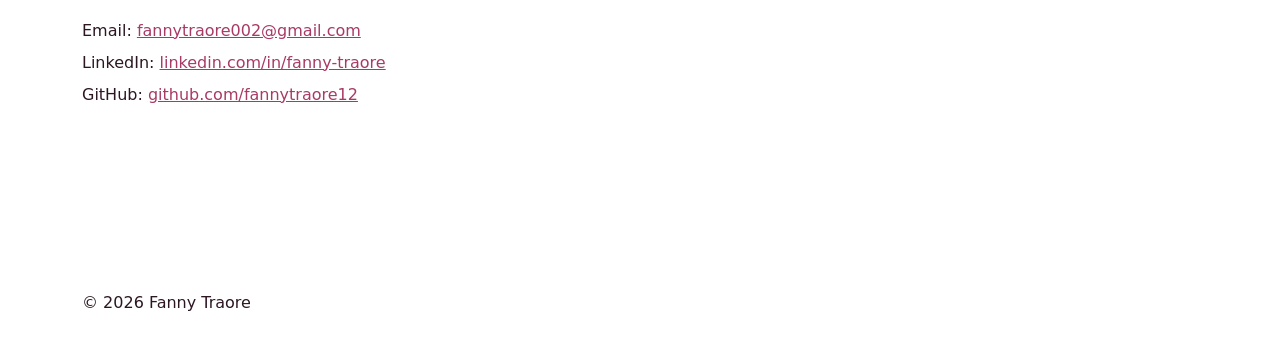
==== commit 70e1b943: "fixed format" ====
--- a/index.html
+++ b/index.html
@@ -111,8 +111,8 @@
                     <article class="card h-100">
                         <!--<img src="images/morsecode.png" class="card-img-top"!-->
                         <div class="card-body">
+                            <img src = "images/fpga.png" class = "card-img-top" alt = "Fpga boar picture">
                             <h3 class="card-title h5">Morse Code Decoder</h3>
-                            <img src = "images/fpga.png" class = "card-img-top" alt = "Fpga boar picture">
                             <p class="card-text">A Morse code decoder built in Verilog on a PYNQ-Z2 FPGA board. It uses a synchronizer and a four-state state machine to read button presses reliably despite timing jitter. When the state machine misbehaved during testing, I found the problem by routing its states to the board's LEDs and fixed it with pulse conditioning. <em>(In progress)</em></p>
                             <p>
                                 <span class="badge text-bg-light">Verilog</span>
@@ -151,12 +151,13 @@
                             </button>
                         </div>
                         <div class="card-body">
-                            <h3 class="card-title h5">GroovyLog</h3>
+                            <h3 class="card-title h5">GrooveLog</h3>
                             <p class="card-text">Pixel-art music journal built with React, Express and SQLite. Log albums and listens, and see your listening stats.</p>
                             <p>
                                 <span class="badge text-bg-light">HTML/CSS/JS</span>
                                 <span class="badge text-bg-light">React</span>
                                 <span class="badge text-bg-light">SQLite</span>
+                                <span class="badge text-bg-light">Node.js</span>
                                 <span class="badge text-bg-light">Express</span>
                             </p>
                             <a href="https://github.com/fannytraore12/GroovyLog" class="card-link">GroovyLog on GitHub</a>
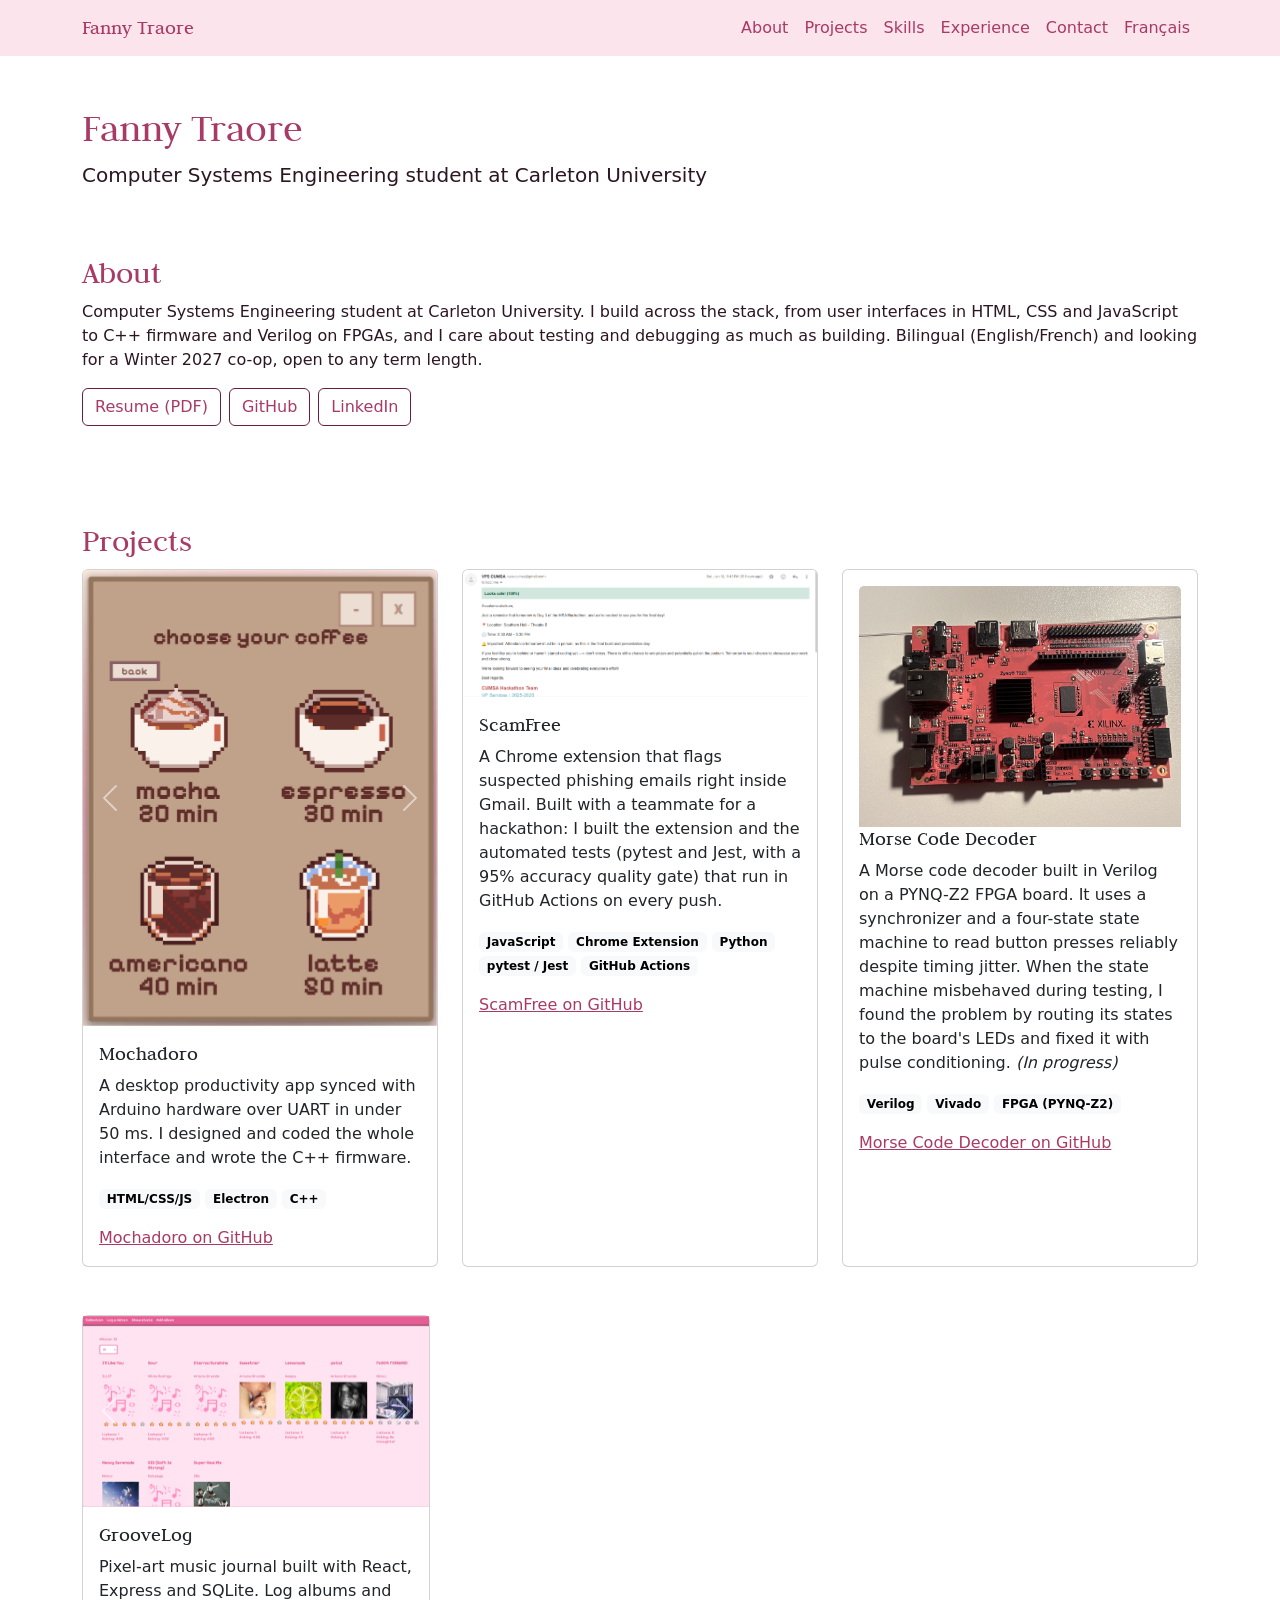
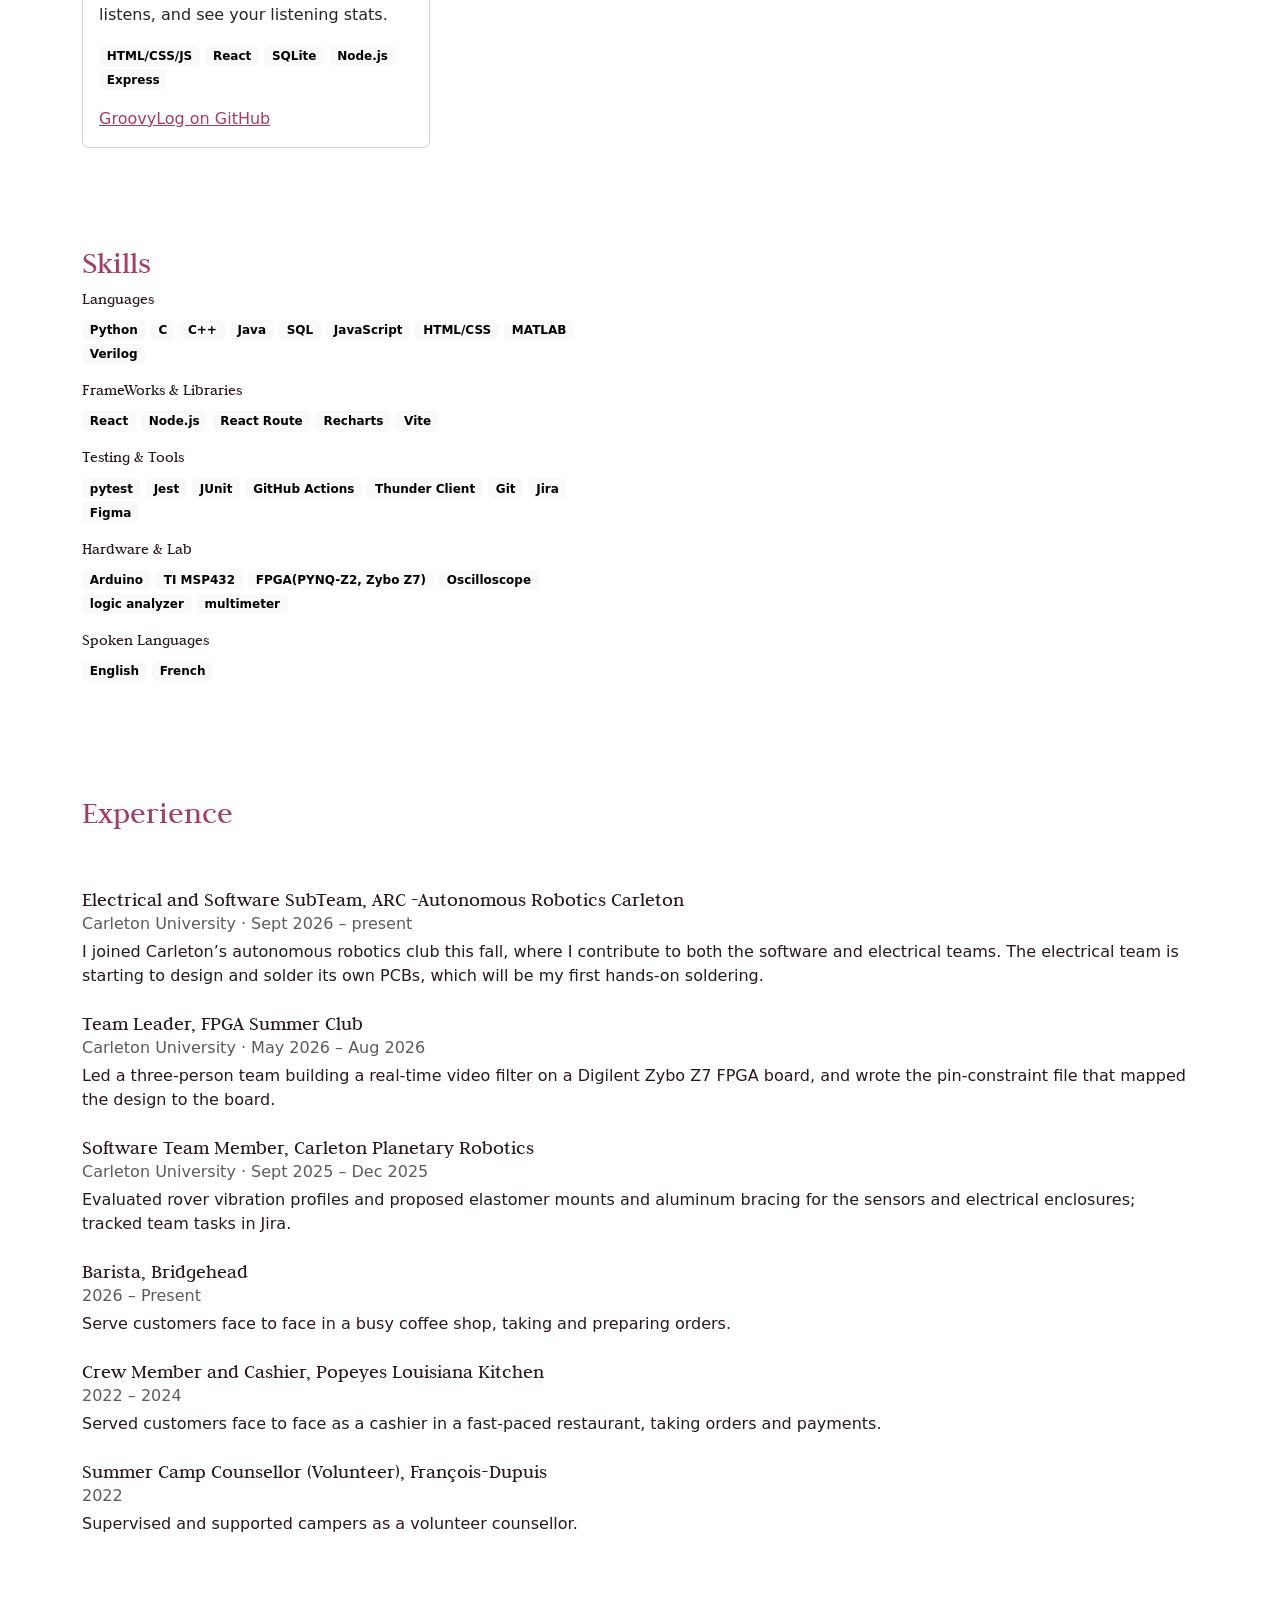
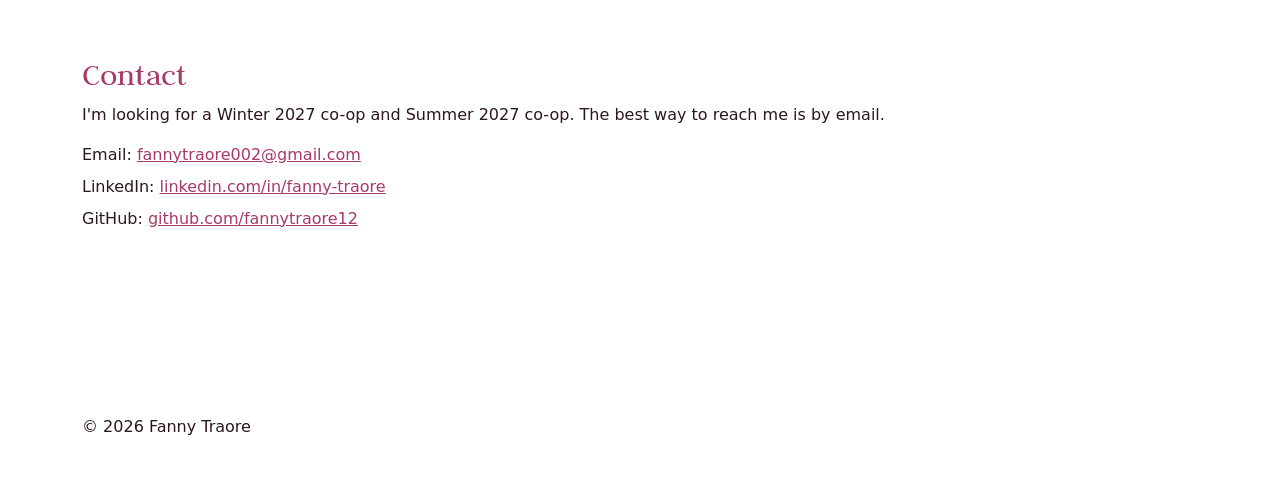
==== commit 35886d18: "#" ====
--- a/index.html
+++ b/index.html
@@ -240,6 +240,11 @@
             <section id="experience" class="py-5">
             <ul class="list-unstyled">
                 <li class="mb-4">
+                    <h3 class="h5 mb-0">Electrical and Software SubTeam, ARC -Autonomous Robotics Carleton</h3>
+                    <p class="text-body-secondary mb-1">Carleton University · Sept 2026 – present</p>
+                    <p>I joined Carleton’s autonomous robotics club this fall, where I contribute to both the software and electrical teams. The electrical team is starting to design and solder its own PCBs, which will be my first hands-on soldering.</p>
+                </li>
+                <li class="mb-4">
                     <h3 class="h5 mb-0">Team Leader, FPGA Summer Club</h3>
                     <p class="text-body-secondary mb-1">Carleton University · May 2026 – Aug 2026</p>
                     <p>Led a three-person team building a real-time video filter on a Digilent Zybo Z7 FPGA board, and wrote the pin-constraint file that mapped the design to the board.</p>
